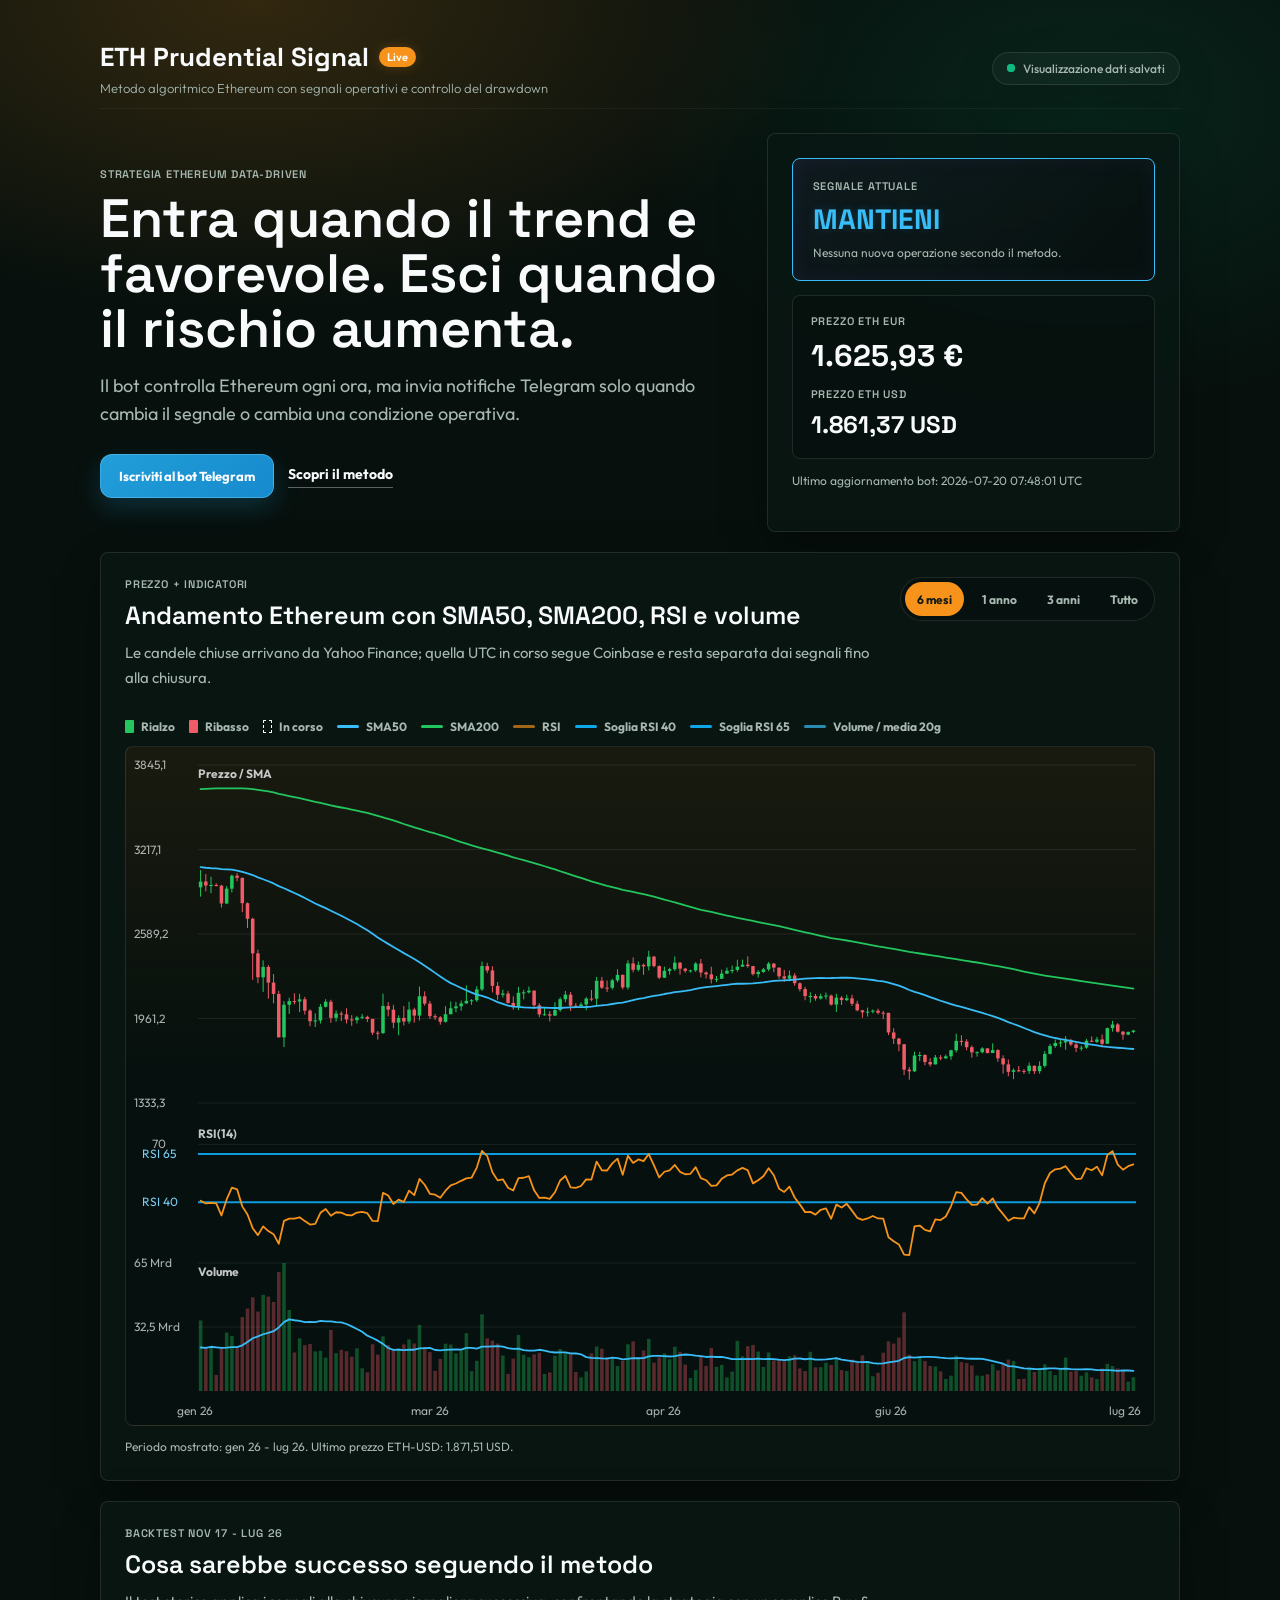
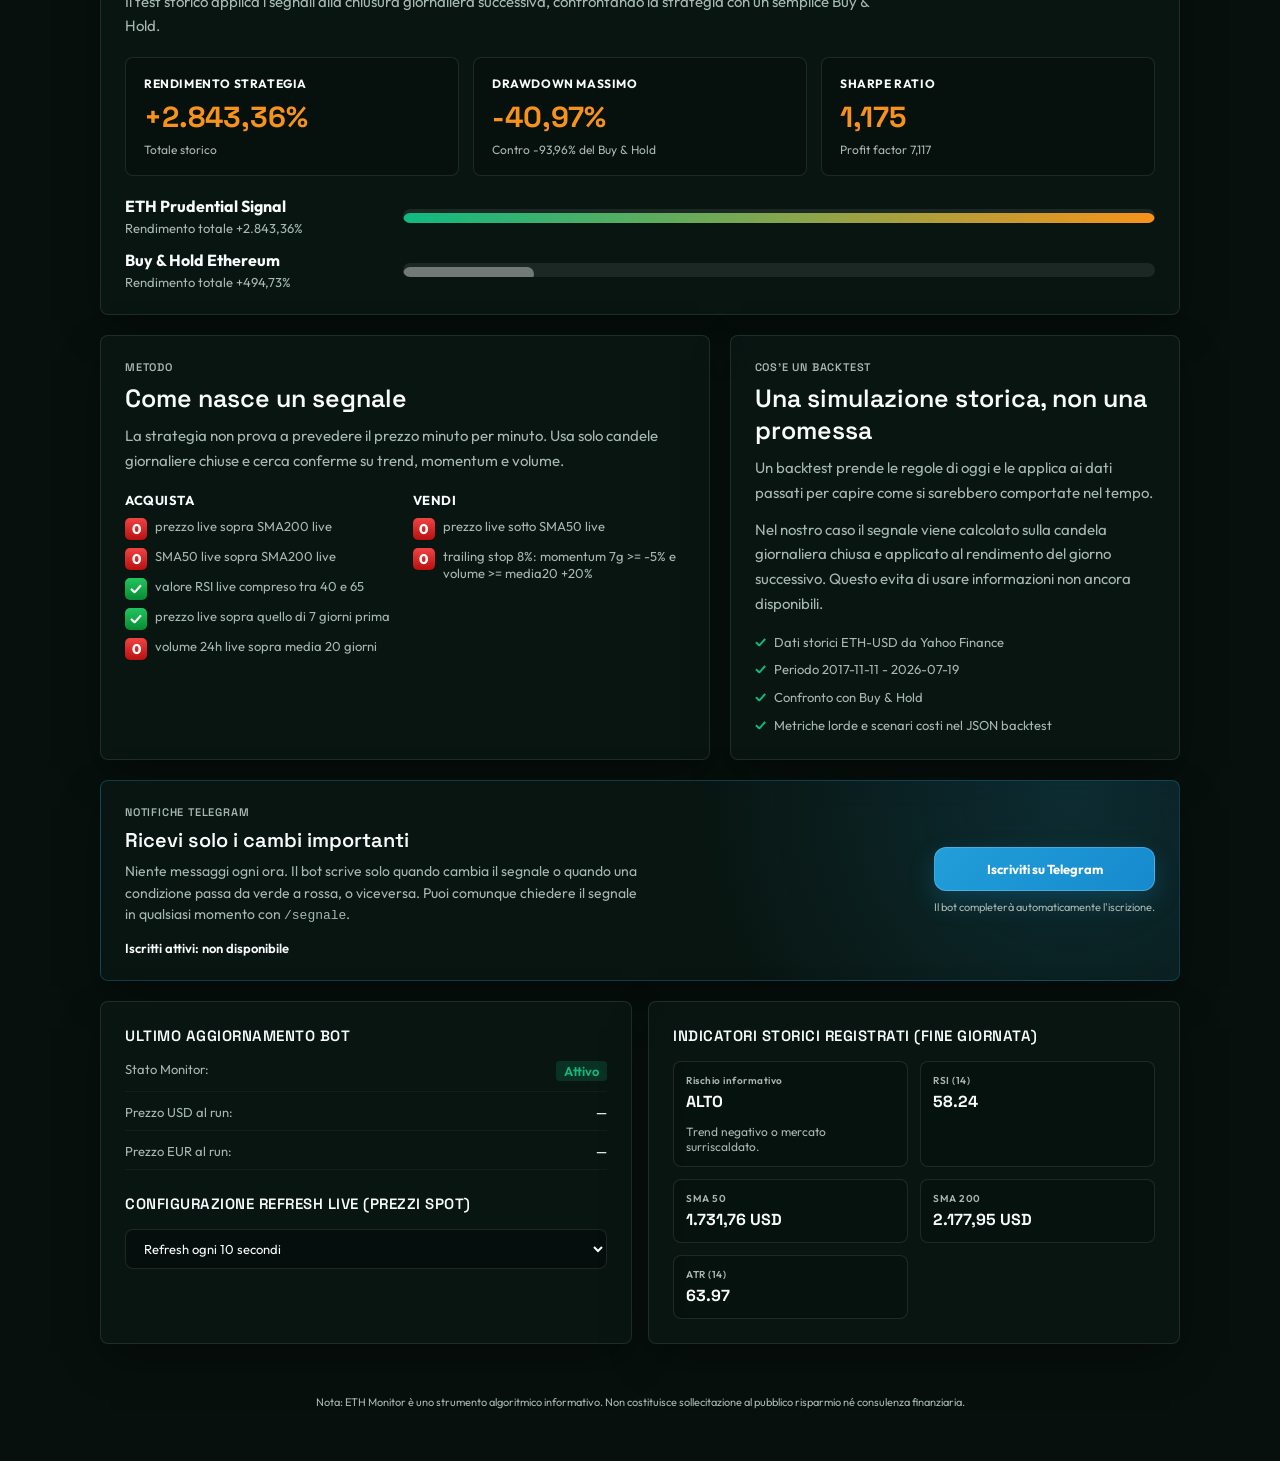
==== docs/index.html @ 337c82f9 "Aggiunge vista grafico a sei mesi" ====
<!doctype html>
<html lang="it">
  <head>
    <meta charset="utf-8" />
    <meta name="viewport" content="width=device-width,initial-scale=1" />
    <title>ETH Monitor — Dashboard</title>
    <link rel="icon" href="data:," />
    <!-- Google Fonts for premium typography -->
    <link rel="preconnect" href="https://fonts.googleapis.com">
    <link rel="preconnect" href="https://fonts.gstatic.com" crossorigin>
    <link href="https://fonts.googleapis.com/css2?family=Outfit:wght@300;400;600;700;800&family=Space+Grotesk:wght@400;500;700&display=swap" rel="stylesheet">
    <link rel="stylesheet" href="./style.css?v=9" />
  </head>
  <body>
    <main class="container">
      <header class="header">
        <div>
          <h1>ETH Prudential Signal <span class="badge">Live</span></h1>
          <p class="subtitle">Metodo algoritmico Ethereum con segnali operativi e controllo del drawdown</p>
        </div>
        <div class="status" id="status">
          <span class="dot" aria-hidden="true"></span>
          <span id="statusText">Caricamento...</span>
        </div>
      </header>

      <section class="hero">
        <div class="hero-copy">
          <div class="label">Strategia Ethereum data-driven</div>
          <h2>Entra quando il trend e favorevole. Esci quando il rischio aumenta.</h2>
          <p>
            Il bot controlla Ethereum ogni ora, ma invia notifiche Telegram solo
            quando cambia il segnale o cambia una condizione operativa.
          </p>
          <div class="hero-actions">
            <a
              class="telegram-button primary"
              href="https://t.me/ETH_Prudential_Signal_bot?start=iscrivimi"
              target="_blank"
              rel="noopener noreferrer"
            >
              Iscriviti al bot Telegram
            </a>
            <a class="ghost-link" href="#metodo">Scopri il metodo</a>
          </div>
        </div>

        <div class="live-panel card">
          <div class="metric highlight-card" id="signalCard">
            <div class="label">Segnale attuale</div>
            <div class="value" id="signalVal">—</div>
            <div class="hint" id="signalHint">In attesa dell'ultimo run...</div>
          </div>
          <div class="live-price-row">
            <div>
              <div class="label">Prezzo ETH EUR</div>
              <div class="value price-val" id="priceEUR">—</div>
            </div>
            <div>
              <div class="label">Prezzo ETH USD</div>
              <div class="value price-val compact" id="priceUSD">—</div>
            </div>
          </div>
          <div class="small-note">
            Ultimo aggiornamento bot: <span id="lastUpdate">—</span>
          </div>
        </div>
      </section>

      <section class="card chart-card" aria-labelledby="priceChartTitle">
        <div class="chart-header">
          <div class="section-heading compact-heading">
            <div class="label">Prezzo + indicatori</div>
            <h2 id="priceChartTitle">Andamento Ethereum con SMA50, SMA200, RSI e volume</h2>
            <p>
              Le candele chiuse arrivano da Yahoo Finance; quella UTC in corso
              segue Coinbase e resta separata dai segnali fino alla chiusura.
            </p>
          </div>
          <div class="chart-controls" aria-label="Periodo grafico">
            <button class="chart-range active" type="button" data-range="180">6 mesi</button>
            <button class="chart-range" type="button" data-range="365">1 anno</button>
            <button class="chart-range" type="button" data-range="1095">3 anni</button>
            <button class="chart-range" type="button" data-range="all">Tutto</button>
          </div>
        </div>
        <div class="chart-legend" aria-hidden="true">
          <span><i class="legend-candle-up"></i>Rialzo</span>
          <span><i class="legend-candle-down"></i>Ribasso</span>
          <span><i class="legend-candle-live"></i>In corso</span>
          <span><i class="legend-sma50"></i>SMA50</span>
          <span><i class="legend-sma200"></i>SMA200</span>
          <span><i class="legend-rsi"></i>RSI</span>
          <span><i class="legend-rsi-threshold"></i>Soglia RSI 40</span>
          <span><i class="legend-rsi-upper-threshold"></i>Soglia RSI 65</span>
          <span><i class="legend-volume"></i>Volume / media 20g</span>
        </div>
        <div class="chart-wrap">
          <canvas id="ethTrendChart" width="1040" height="680"></canvas>
          <div class="chart-loading" id="chartLoading">Caricamento grafico...</div>
        </div>
        <p class="chart-note" id="chartNote">
          Dati storici ETH-USD da Yahoo Finance; candela UTC corrente da Coinbase.
          Indicatori e segnali usano soltanto candele giornaliere chiuse.
        </p>
      </section>

      <section class="results card" aria-labelledby="resultsTitle">
        <div class="section-heading">
          <div class="label" id="backtestPeriod">Backtest periodo dati disponibile</div>
          <h2 id="resultsTitle">Cosa sarebbe successo seguendo il metodo</h2>
          <p>
            Il test storico applica i segnali alla chiusura giornaliera
            successiva, confrontando la strategia con un semplice Buy & Hold.
          </p>
        </div>

        <div class="stats-grid">
          <div class="stat-card">
            <span class="stat-label">Rendimento strategia</span>
            <strong id="strategyReturn">—</strong>
            <span>Totale storico</span>
          </div>
          <div class="stat-card">
            <span class="stat-label">Drawdown massimo</span>
            <strong id="strategyDrawdown">—</strong>
            <span id="buyHoldDrawdown">Contro — del Buy & Hold</span>
          </div>
          <div class="stat-card">
            <span class="stat-label">Sharpe ratio</span>
            <strong id="strategySharpe">—</strong>
            <span id="strategyProfitFactor">Profit factor —</span>
          </div>
        </div>

        <div class="comparison">
          <div class="comparison-row">
            <div>
              <strong>ETH Prudential Signal</strong>
              <span id="strategyComparisonReturn">Rendimento totale —</span>
            </div>
            <div class="bar"><span id="strategyComparisonBar" style="width: 100%"></span></div>
          </div>
          <div class="comparison-row muted-row">
            <div>
              <strong>Buy & Hold Ethereum</strong>
              <span id="buyHoldComparisonReturn">Rendimento totale —</span>
            </div>
            <div class="bar"><span id="buyHoldComparisonBar" style="width: 0%"></span></div>
          </div>
        </div>
      </section>

      <section class="explainer-grid" id="metodo">
        <article class="card method-card">
          <div class="label">Metodo</div>
          <h2>Come nasce un segnale</h2>
          <p>
            La strategia non prova a prevedere il prezzo minuto per minuto.
            Usa solo candele giornaliere chiuse e cerca conferme su trend,
            momentum e volume.
          </p>
          <div class="condition-columns">
            <div>
              <h3>ACQUISTA</h3>
              <ol id="buyConditions">
                <li>Prezzo sopra SMA200</li>
                <li>SMA50 sopra SMA200</li>
                <li>Valore RSI compreso tra 40 e 65</li>
                <li>Prezzo sopra quello di 7 giorni prima</li>
                <li>Volume sopra media 20 giorni</li>
              </ol>
            </div>
            <div>
              <h3>VENDI</h3>
              <ol id="sellConditions">
                <li>Prezzo sotto SMA50</li>
                <li>Trailing stop 8%: momentum 7g >= -5% e volume >= media20 +20%</li>
              </ol>
            </div>
          </div>
        </article>

        <article class="card backtest-card">
          <div class="label">Cos'e un backtest</div>
          <h2>Una simulazione storica, non una promessa</h2>
          <p>
            Un backtest prende le regole di oggi e le applica ai dati passati
            per capire come si sarebbero comportate nel tempo.
          </p>
          <p>
            Nel nostro caso il segnale viene calcolato sulla candela giornaliera
            chiusa e applicato al rendimento del giorno successivo. Questo evita
            di usare informazioni non ancora disponibili.
          </p>
          <ul class="check-list">
            <li>Dati storici ETH-USD da Yahoo Finance</li>
            <li id="backtestPeriodItem">Periodo dati disponibile</li>
            <li>Confronto con Buy & Hold</li>
            <li>Metriche lorde e scenari costi nel JSON backtest</li>
          </ul>
        </article>
      </section>

      <section class="card telegram-card" aria-labelledby="telegramTitle">
        <div class="telegram-content">
          <div>
            <div class="label">Notifiche Telegram</div>
            <h2 id="telegramTitle">Ricevi solo i cambi importanti</h2>
            <p class="telegram-description">
              Niente messaggi ogni ora. Il bot scrive solo quando cambia il
              segnale o quando una condizione passa da verde a rossa, o viceversa.
              Puoi comunque chiedere il segnale in qualsiasi momento con
              <span class="mono">/segnale</span>.
            </p>
            <p class="telegram-count" id="subscriberCount" aria-live="polite">
              Iscritti attivi: caricamento...
            </p>
          </div>
          <div class="telegram-action">
            <a
              class="telegram-button"
              href="https://t.me/ETH_Prudential_Signal_bot?start=iscrivimi"
              target="_blank"
              rel="noopener noreferrer"
            >
              Iscriviti su Telegram
            </a>
            <span>Il bot completerà automaticamente l'iscrizione.</span>
          </div>
        </div>
      </section>

      <!-- Detailed Info & Controls -->
      <div class="grid-2">
        <section class="card technical-info">
          <h2>Ultimo Aggiornamento Bot</h2>
          <div class="update-info">
            <div class="info-row">
              <span class="info-lbl">Stato Monitor:</span>
              <span class="info-val" id="monitorStatus">Attivo</span>
            </div>
            <div class="info-row">
              <span class="info-lbl">Prezzo USD al run:</span>
              <span class="info-val" id="priceUSDHint">—</span>
            </div>
            <div class="info-row">
              <span class="info-lbl">Prezzo EUR al run:</span>
              <span class="info-val" id="priceEURHint">—</span>
            </div>
          </div>

          <h2 style="margin-top: 24px;">Configurazione Refresh Live (Prezzi Spot)</h2>
          <div class="row">
            <select id="refreshSelect" class="select" aria-label="Intervallo refresh">
              <option value="5000">Refresh ogni 5 secondi</option>
              <option value="10000" selected>Refresh ogni 10 secondi</option>
              <option value="30000">Refresh ogni 30 secondi</option>
              <option value="60000">Refresh ogni 60 secondi</option>
            </select>
          </div>
        </section>

        <!-- Technical Analysis / Indicators Summary -->
        <section class="card technical-details">
          <h2>Indicatori Storici Registrati (Fine Giornata)</h2>
          <div class="indicator-grid">
            <div class="ind-box" id="riskCard">
              <span class="ind-lbl">Rischio informativo</span>
              <span class="ind-val" id="riskVal">—</span>
              <span class="hint" id="riskHint">Calcolato sugli indicatori</span>
            </div>
            <div class="ind-box">
              <span class="ind-lbl">RSI (14)</span>
              <span class="ind-val" id="rsiVal">—</span>
            </div>
            <div class="ind-box">
              <span class="ind-lbl">SMA 50</span>
              <span class="ind-val" id="sma50Val">—</span>
            </div>
            <div class="ind-box">
              <span class="ind-lbl">SMA 200</span>
              <span class="ind-val" id="sma200Val">—</span>
            </div>
            <div class="ind-box">
              <span class="ind-lbl">ATR (14)</span>
              <span class="ind-val" id="atrVal">—</span>
            </div>
          </div>
        </section>
      </div>

      <!-- Status helper in case docs/live-status.json has not been generated yet -->
      <section class="card cors-helper" id="corsHelper" style="display: none; margin-top: 18px;">
        <h3>💡 Dati in caricamento</h3>
        <p>
          Il file <span class="mono">live-status.json</span> non è ancora disponibile. Verrà aggiornato automaticamente dal workflow GitHub Actions dopo il prossimo run.
        </p>
      </section>

      <footer>
        <p class="footnote">
          Nota: ETH Monitor è uno strumento algoritmico informativo. Non costituisce sollecitazione al pubblico risparmio né consulenza finanziaria.
        </p>
      </footer>
    </main>

    <script src="./app.js?v=11"></script>
  </body>
</html>
---- docs/style.css ----
:root {
  --bg: #07100d;
  --card: rgba(10, 24, 20, 0.78);
  --card-border: rgba(255, 255, 255, 0.1);
  --text: #f8fafc;
  --muted: #a7b8b0;
  --accent: #f7931a;
  --accent-glow: rgba(247, 147, 26, 0.22);
  
  /* Harmonious Tailored HSL Colors */
  --good: #10b981;        /* Emerald */
  --good-glow: rgba(16, 185, 129, 0.18);
  
  --warning: #f59e0b;     /* Amber */
  --warning-glow: rgba(245, 158, 11, 0.18);
  
  --bad: #ef4444;         /* Coral Red */
  --bad-glow: rgba(239, 68, 68, 0.18);
  
  --hold: #38bdf8;        /* Sky */
  --hold-glow: rgba(56, 189, 248, 0.18);
  
  --shadow: 0 16px 40px -10px rgba(0, 0, 0, 0.5);
  --radius-lg: 8px;
  --radius-md: 8px;
}

* {
  box-sizing: border-box;
  transition: all 0.25s cubic-bezier(0.4, 0, 0.2, 1);
}

html, body {
  height: 100%;
  margin: 0;
}

body {
  font-family: 'Outfit', sans-serif;
  color: var(--text);
  background:
    radial-gradient(1000px 540px at 20% 0%, rgba(247, 147, 26, 0.18), transparent 58%),
    radial-gradient(900px 600px at 85% 12%, rgba(16, 185, 129, 0.12), transparent 50%),
    var(--bg);
  background-attachment: fixed;
  overflow-x: hidden;
}

.container {
  max-width: 1120px;
  margin: 40px auto;
  padding: 0 20px 40px;
}

/* Header & Status Indicator */
.header {
  display: flex;
  align-items: center;
  justify-content: space-between;
  gap: 20px;
  margin-bottom: 24px;
  padding-bottom: 12px;
  border-bottom: 1px solid rgba(255, 255, 255, 0.05);
}

h1 {
  font-family: 'Space Grotesk', sans-serif;
  font-weight: 700;
  font-size: 26px;
  margin: 0;
  letter-spacing: 0;
  display: flex;
  align-items: center;
  gap: 10px;
}

.badge {
  font-size: 11px;
  font-family: 'Outfit', sans-serif;
  background: var(--accent);
  color: #fff;
  padding: 3px 8px;
  border-radius: 999px;
  font-weight: 600;
  box-shadow: 0 0 12px var(--accent-glow);
}

.subtitle {
  margin: 6px 0 0;
  color: var(--muted);
  font-size: 13px;
  font-weight: 300;
}

.status {
  display: flex;
  align-items: center;
  gap: 8px;
  padding: 8px 14px;
  border-radius: 999px;
  border: 1px solid var(--card-border);
  background: rgba(255, 255, 255, 0.03);
  backdrop-filter: blur(12px);
  box-shadow: var(--shadow);
  font-size: 12px;
  font-weight: 500;
  color: var(--muted);
}

.dot {
  width: 8px;
  height: 8px;
  border-radius: 50%;
  background: var(--muted);
  position: relative;
}

.dot::after {
  content: '';
  position: absolute;
  top: 0; left: 0; right: 0; bottom: 0;
  border-radius: 50%;
  animation: pulse 2s infinite;
}

@keyframes pulse {
  0% { transform: scale(1); opacity: 1; }
  100% { transform: scale(2.8); opacity: 0; }
}

.dot.ok { background: var(--good); }
.dot.ok::after { background: var(--good); }
.dot.err { background: var(--bad); }
.dot.err::after { background: var(--bad); }
.dot.loading { background: var(--accent); }
.dot.loading::after { background: var(--accent); }

/* Premium Glassmorphic Cards */
.card {
  border: 1px solid var(--card-border);
  background: var(--card);
  backdrop-filter: blur(16px);
  border-radius: var(--radius-lg);
  padding: 24px;
  box-shadow: var(--shadow);
  margin-bottom: 20px;
}

.card:hover {
  border-color: rgba(255, 255, 255, 0.12);
  box-shadow: 0 20px 48px -10px rgba(0, 0, 0, 0.6);
  transform: translateY(-2px);
}

.hero {
  display: grid;
  grid-template-columns: minmax(0, 1.22fr) minmax(340px, 0.78fr);
  gap: 20px;
  align-items: stretch;
  margin-bottom: 20px;
}

.hero-copy {
  padding: 34px 0;
}

.hero-copy h2 {
  max-width: 760px;
  margin: 10px 0 16px;
  font-size: 54px;
  line-height: 1.02;
  letter-spacing: 0;
  text-transform: none;
}

.hero-copy p {
  max-width: 640px;
  margin: 0;
  color: var(--muted);
  font-size: 18px;
  line-height: 1.55;
}

.hero-actions {
  display: flex;
  align-items: center;
  flex-wrap: wrap;
  gap: 14px;
  margin-top: 26px;
}

.ghost-link {
  color: var(--text);
  font-size: 14px;
  font-weight: 700;
  text-decoration: none;
  border-bottom: 1px solid rgba(255, 255, 255, 0.35);
  padding-bottom: 4px;
}

.live-panel {
  display: flex;
  flex-direction: column;
  gap: 14px;
  margin-bottom: 0;
}

.live-price-row {
  display: grid;
  grid-template-columns: 1fr;
  gap: 12px;
  padding: 18px;
  border: 1px solid var(--card-border);
  border-radius: var(--radius-md);
  background: rgba(0, 0, 0, 0.18);
}

.small-note {
  color: var(--muted);
  font-size: 12px;
  line-height: 1.4;
}

/* Grids layout */
.grid {
  display: grid;
  grid-template-columns: repeat(2, minmax(0, 1fr));
  gap: 16px;
}

.grid-2 {
  display: grid;
  grid-template-columns: repeat(2, minmax(0, 1fr));
  gap: 16px;
  margin-bottom: 20px;
}

.metric {
  padding: 20px;
  border: 1px solid var(--card-border);
  border-radius: var(--radius-md);
  background: rgba(0, 0, 0, 0.2);
  position: relative;
  overflow: hidden;
}

.label {
  color: var(--muted);
  font-size: 11px;
  font-weight: 600;
  letter-spacing: 0.8px;
  text-transform: uppercase;
  font-family: 'Space Grotesk', sans-serif;
}

.value {
  margin-top: 8px;
  font-size: 28px;
  font-weight: 700;
  font-family: 'Space Grotesk', sans-serif;
}

.price-val {
  font-size: 30px;
  font-family: 'Space Grotesk', sans-serif;
  letter-spacing: 0;
}

.price-val.compact {
  font-size: 24px;
}

.section-heading {
  max-width: 760px;
  margin-bottom: 18px;
}

.compact-heading {
  margin-bottom: 0;
}

.section-heading h2,
.method-card h2,
.backtest-card h2 {
  margin: 8px 0 10px;
  font-size: 25px;
  letter-spacing: 0;
  text-transform: none;
}

.section-heading p,
.method-card p,
.backtest-card p {
  color: var(--muted);
  font-size: 15px;
  line-height: 1.65;
  margin: 0 0 12px;
}

.stats-grid {
  display: grid;
  grid-template-columns: repeat(3, minmax(0, 1fr));
  gap: 14px;
}

.stat-card {
  padding: 18px;
  border: 1px solid var(--card-border);
  border-radius: var(--radius-md);
  background: rgba(0, 0, 0, 0.22);
}

.stat-card strong {
  display: block;
  margin: 7px 0;
  color: var(--accent);
  font-family: 'Space Grotesk', sans-serif;
  font-size: 29px;
  letter-spacing: 0;
}

.stat-card span {
  display: block;
  color: var(--muted);
  font-size: 12px;
}

.stat-label {
  color: var(--text) !important;
  font-weight: 700;
  text-transform: uppercase;
  letter-spacing: 0.6px;
}

.comparison {
  display: grid;
  gap: 14px;
  margin-top: 20px;
}

.comparison-row {
  display: grid;
  grid-template-columns: 260px minmax(0, 1fr);
  gap: 18px;
  align-items: center;
}

.comparison-row strong,
.comparison-row span {
  display: block;
}

.comparison-row span {
  margin-top: 4px;
  color: var(--muted);
  font-size: 13px;
}

.bar {
  height: 14px;
  overflow: hidden;
  border-radius: 999px;
  background: rgba(255, 255, 255, 0.08);
}

.bar span {
  display: block;
  height: 100%;
  border-radius: inherit;
  background: linear-gradient(90deg, var(--good), var(--accent));
}

.muted-row .bar span {
  background: rgba(255, 255, 255, 0.38);
}

.chart-card {
  overflow: hidden;
}

.chart-header {
  display: flex;
  align-items: flex-start;
  justify-content: space-between;
  gap: 18px;
  margin-bottom: 16px;
}

.chart-controls {
  display: inline-flex;
  gap: 6px;
  padding: 4px;
  border: 1px solid var(--card-border);
  border-radius: 999px;
  background: rgba(0, 0, 0, 0.18);
  white-space: nowrap;
}

.chart-range {
  min-height: 34px;
  padding: 7px 12px;
  border: 0;
  border-radius: 999px;
  color: var(--muted);
  background: transparent;
  font-family: 'Outfit', sans-serif;
  font-size: 12px;
  font-weight: 700;
  cursor: pointer;
}

.chart-range:hover,
.chart-range.active {
  color: #121a14;
  background: var(--accent);
}

.chart-legend {
  display: flex;
  flex-wrap: wrap;
  gap: 14px;
  margin-bottom: 12px;
  color: var(--muted);
  font-size: 12px;
  font-weight: 700;
}

.chart-legend span {
  display: inline-flex;
  align-items: center;
  gap: 7px;
}

.chart-legend i {
  width: 22px;
  height: 3px;
  border-radius: 999px;
}

.chart-legend .legend-candle-up,
.chart-legend .legend-candle-down,
.chart-legend .legend-candle-live {
  width: 9px;
  height: 13px;
  border-radius: 1px;
}
.legend-candle-up { background: #22c55e; }
.legend-candle-down { background: #ef5b66; }
.legend-candle-live {
  border: 1px dashed #f8fafc;
  background: transparent;
}
.legend-sma50 { background: #38bdf8; }
.legend-sma200 { background: #22c55e; }
.legend-rsi { background: #f7931a; opacity: 0.65; }
.legend-rsi-threshold {
  background: #0ea5e9;
}
.legend-rsi-upper-threshold {
  background: #0ea5e9;
}
.legend-volume { background: #38bdf8; opacity: 0.7; }

.chart-wrap {
  position: relative;
  width: 100%;
  min-height: 520px;
  border: 1px solid var(--card-border);
  border-radius: var(--radius-md);
  background:
    linear-gradient(180deg, rgba(247, 147, 26, 0.08), transparent 48%),
    rgba(0, 0, 0, 0.2);
  overflow: hidden;
}

#ethTrendChart {
  display: block;
  width: 100%;
  min-height: 520px;
}

.chart-loading {
  position: absolute;
  inset: 0;
  display: grid;
  place-items: center;
  color: var(--muted);
  font-size: 13px;
  background: rgba(7, 16, 13, 0.68);
}

.chart-note {
  margin: 12px 0 0;
  color: var(--muted);
  font-size: 12px;
  line-height: 1.5;
}

.explainer-grid {
  display: grid;
  grid-template-columns: minmax(0, 1.15fr) minmax(320px, 0.85fr);
  gap: 20px;
}

.condition-columns {
  display: grid;
  grid-template-columns: 1fr 1fr;
  gap: 16px;
  margin-top: 18px;
}

.condition-columns h3 {
  margin: 0 0 10px;
  font-size: 13px;
  letter-spacing: 0.5px;
}

.condition-columns ol {
  margin: 0;
  padding: 0;
  list-style: none;
  display: grid;
  gap: 8px;
}

.condition-columns li {
  display: flex;
  gap: 8px;
  align-items: flex-start;
  color: var(--muted);
  font-size: 13px;
  line-height: 1.35;
}

.condition-columns li::before {
  content: counter(list-item) ".";
  min-width: 18px;
  color: var(--text);
  font-weight: 700;
}

.condition-columns li.passed::before,
.condition-columns li.failed::before {
  content: "";
  display: none;
}

.condition-flag {
  display: inline-flex;
  align-items: center;
  justify-content: center;
  flex: 0 0 22px;
  width: 22px;
  height: 22px;
  border-radius: 5px;
  color: #fff;
  font-size: 14px;
  font-weight: 800;
  line-height: 1;
}

.passed .condition-flag {
  background: linear-gradient(180deg, #22c55e, #078b33);
}

.failed .condition-flag {
  background: linear-gradient(180deg, #f04444, #b90f0f);
}

.check-list {
  margin: 16px 0 0;
  padding: 0;
  list-style: none;
  display: grid;
  gap: 9px;
}

.check-list li {
  color: var(--muted);
  font-size: 13px;
  line-height: 1.45;
}

.check-list li::before {
  content: "✓";
  margin-right: 8px;
  color: var(--good);
  font-weight: 800;
}

.hint {
  margin-top: 8px;
  font-size: 12px;
  color: var(--muted);
}

.telegram-card {
  border-color: rgba(41, 182, 246, 0.24);
  background:
    radial-gradient(circle at 90% 10%, rgba(41, 182, 246, 0.14), transparent 38%),
    var(--card);
}

.telegram-content {
  display: flex;
  align-items: center;
  justify-content: space-between;
  gap: 24px;
}

.telegram-card h2 {
  margin: 8px 0 8px;
  font-size: 20px;
  text-transform: none;
  letter-spacing: 0;
}

.telegram-description {
  max-width: 520px;
  margin: 0;
  color: var(--muted);
  font-size: 14px;
  line-height: 1.55;
}

.telegram-count {
  margin: 14px 0 0;
  color: var(--text);
  font-size: 13px;
  font-weight: 600;
}

.telegram-action {
  min-width: 210px;
  display: flex;
  flex-direction: column;
  align-items: stretch;
  gap: 9px;
  text-align: center;
}

.telegram-action span {
  color: var(--muted);
  font-size: 11px;
  line-height: 1.35;
}

.telegram-button {
  display: inline-flex;
  align-items: center;
  justify-content: center;
  min-height: 44px;
  padding: 11px 18px;
  border: 1px solid rgba(125, 211, 252, 0.4);
  border-radius: 12px;
  color: #fff;
  background: linear-gradient(135deg, #229ed9, #168acd);
  box-shadow: 0 10px 26px rgba(34, 158, 217, 0.22);
  font-size: 13px;
  font-weight: 700;
  text-decoration: none;
}

.telegram-button:hover {
  transform: translateY(-1px);
  box-shadow: 0 14px 30px rgba(34, 158, 217, 0.3);
}

.mono {
  font-family: ui-monospace, SFMono-Regular, Menlo, Monaco, Consolas, monospace;
  font-size: 13px;
}

/* Dynamic State Colors for Signals and Risks */
.signal-buy {
  border-color: var(--good);
  background: linear-gradient(135deg, rgba(16, 185, 129, 0.05), rgba(0, 0, 0, 0.3));
  box-shadow: inset 0 0 20px rgba(16, 185, 129, 0.08);
}
.signal-buy .value { color: var(--good); text-shadow: 0 0 10px var(--good-glow); }

.signal-hold {
  border-color: var(--hold);
  background: linear-gradient(135deg, rgba(139, 92, 246, 0.05), rgba(0, 0, 0, 0.3));
  box-shadow: inset 0 0 20px rgba(139, 92, 246, 0.08);
}
.signal-hold .value { color: var(--hold); text-shadow: 0 0 10px var(--hold-glow); }

.signal-sell {
  border-color: var(--bad);
  background: linear-gradient(135deg, rgba(239, 68, 68, 0.05), rgba(0, 0, 0, 0.3));
  box-shadow: inset 0 0 20px rgba(239, 68, 68, 0.08);
}
.signal-sell .value { color: var(--bad); text-shadow: 0 0 10px var(--bad-glow); }

/* Risk cards */
.risk-low {
  border-color: var(--good);
}
.risk-low .value { color: var(--good); }

.risk-medium {
  border-color: var(--warning);
}
.risk-medium .value { color: var(--warning); }

.risk-high {
  border-color: var(--bad);
}
.risk-high .value { color: var(--bad); }

/* Technical details grid */
h2 {
  font-family: 'Space Grotesk', sans-serif;
  font-size: 15px;
  font-weight: 600;
  text-transform: uppercase;
  letter-spacing: 0.5px;
  margin: 0 0 16px;
  color: var(--text);
}

.update-info {
  display: flex;
  flex-direction: column;
  gap: 12px;
}

.info-row {
  display: flex;
  justify-content: space-between;
  padding-bottom: 10px;
  border-bottom: 1px solid rgba(255, 255, 255, 0.04);
}

.info-lbl {
  color: var(--muted);
  font-size: 13px;
}

.info-val {
  font-weight: 500;
  font-size: 13px;
}

.monitor-active {
  color: var(--good);
  font-weight: 600;
  background: var(--good-glow);
  padding: 2px 8px;
  border-radius: 4px;
}

.select {
  width: 100%;
  padding: 10px 14px;
  border-radius: var(--radius-md);
  border: 1px solid var(--card-border);
  background: rgba(0, 0, 0, 0.3);
  color: var(--text);
  font-family: 'Outfit', sans-serif;
  font-size: 13px;
  cursor: pointer;
  outline: none;
}
.select:hover {
  border-color: rgba(255, 255, 255, 0.2);
}

.indicator-grid {
  display: grid;
  grid-template-columns: repeat(2, 1fr);
  gap: 12px;
}

.ind-box {
  padding: 12px;
  border: 1px solid var(--card-border);
  border-radius: var(--radius-md);
  background: rgba(0, 0, 0, 0.15);
  display: flex;
  flex-direction: column;
  gap: 4px;
}

.ind-lbl {
  color: var(--muted);
  font-size: 10px;
  font-weight: 600;
  letter-spacing: 0.5px;
}

.ind-val {
  font-size: 16px;
  font-weight: 700;
  color: var(--text);
  font-family: 'Space Grotesk', sans-serif;
}

/* CORS alert box */
.cors-helper {
  background: linear-gradient(135deg, rgba(245, 158, 11, 0.05), rgba(0, 0, 0, 0.4));
  border-color: rgba(245, 158, 11, 0.3);
  padding: 18px 24px;
}
.cors-helper h3 {
  margin: 0 0 8px;
  font-size: 14px;
  color: var(--warning);
}
.cors-helper p {
  font-size: 12px;
  line-height: 1.6;
  color: var(--muted);
  margin: 0 0 10px;
}
.cors-helper pre {
  background: #000;
  padding: 8px 12px;
  border-radius: 6px;
  color: #fff;
  font-family: monospace;
  font-size: 11px;
  margin: 0;
  display: inline-block;
}

footer {
  margin-top: 30px;
  text-align: center;
}

.footnote {
  font-size: 11px;
  color: var(--muted);
  line-height: 1.5;
}

/* Responsive details */
@media (max-width: 768px) {
  .container {
    margin-top: 24px;
  }
  .header {
    flex-direction: column;
    align-items: flex-start;
    gap: 12px;
  }
  .grid, .grid-2 {
    grid-template-columns: 1fr;
  }
  .hero,
  .explainer-grid,
  .stats-grid,
  .comparison-row,
  .condition-columns,
  .chart-header {
    grid-template-columns: 1fr;
  }
  .chart-header {
    display: grid;
  }
  .chart-controls {
    justify-self: start;
    max-width: 100%;
    overflow-x: auto;
  }
  .hero-copy {
    padding: 14px 0 4px;
  }
  .hero-copy h2 {
    font-size: 36px;
  }
  .telegram-content {
    align-items: stretch;
    flex-direction: column;
  }
  .telegram-action {
    min-width: 0;
  }
}
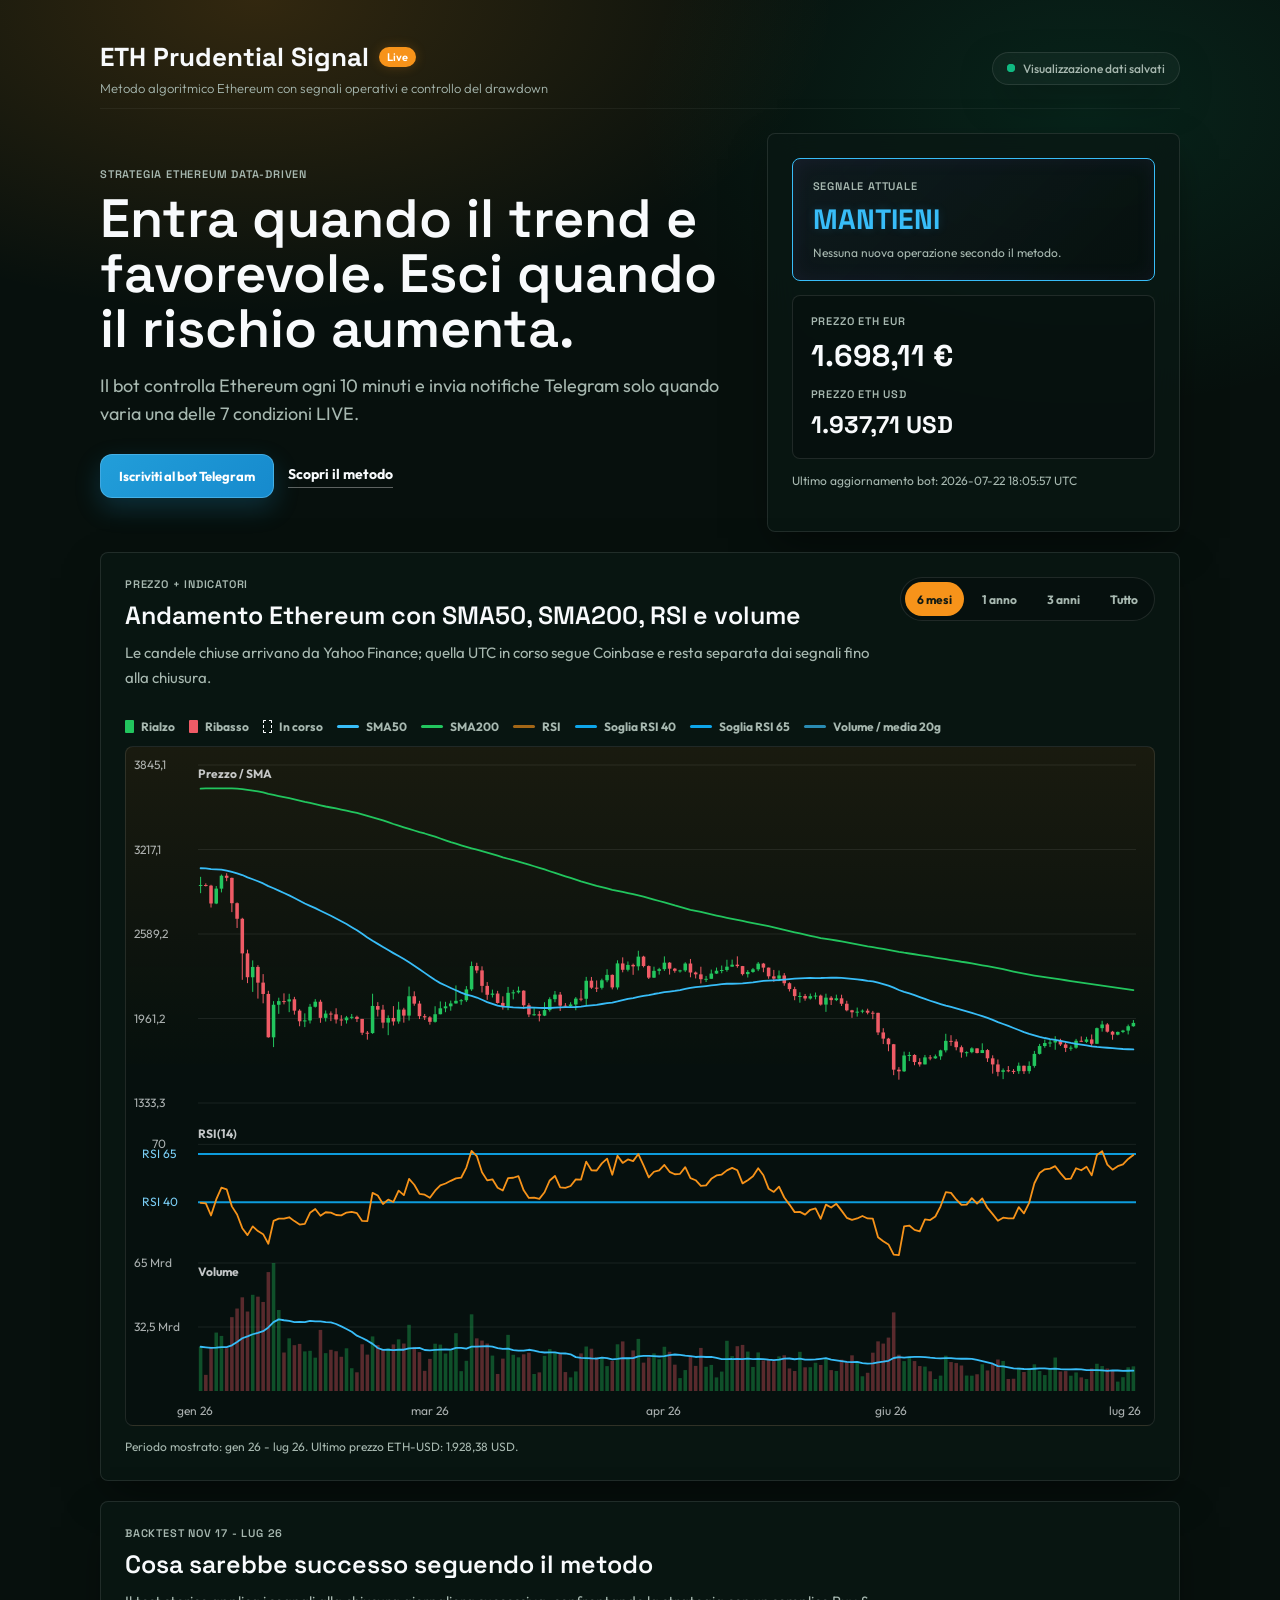
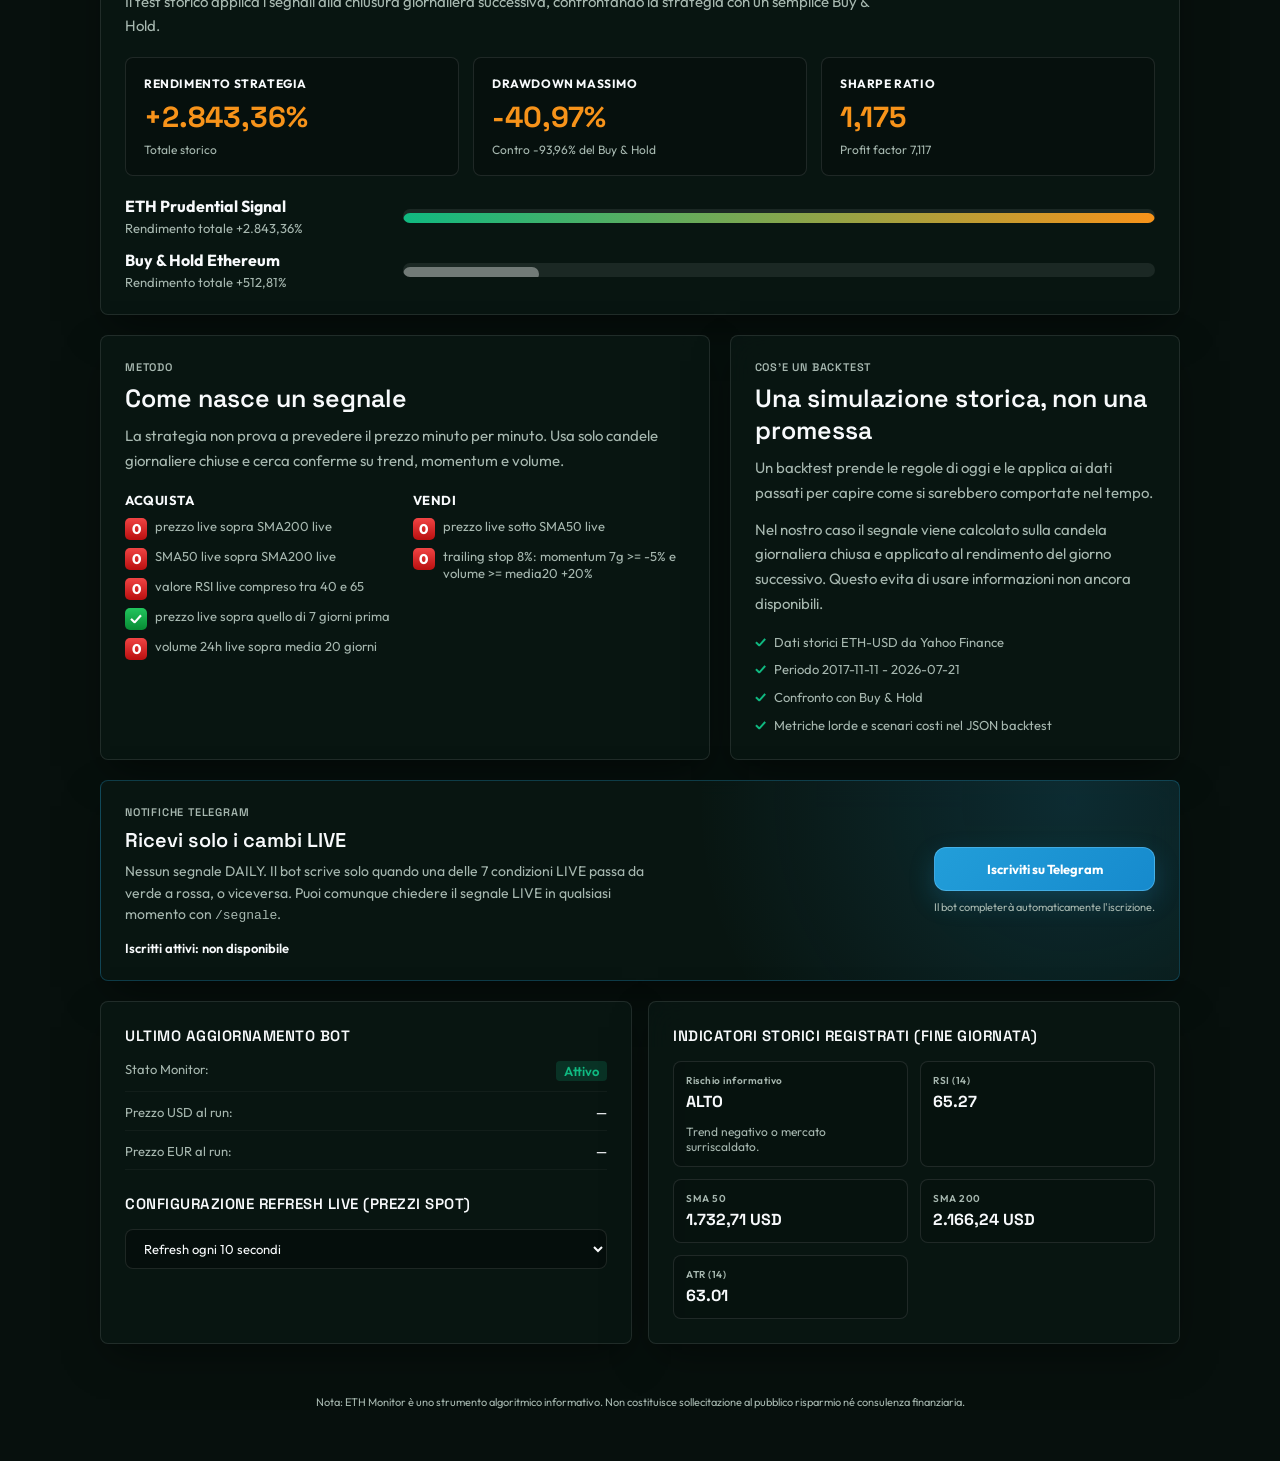
==== commit c2aa399a: "Invia su Telegram solo segnali LIVE" ====
--- a/docs/index.html
+++ b/docs/index.html
@@ -29,8 +29,8 @@
           <div class="label">Strategia Ethereum data-driven</div>
           <h2>Entra quando il trend e favorevole. Esci quando il rischio aumenta.</h2>
           <p>
-            Il bot controlla Ethereum ogni ora, ma invia notifiche Telegram solo
-            quando cambia il segnale o cambia una condizione operativa.
+            Il bot controlla Ethereum ogni 10 minuti e invia notifiche Telegram
+            solo quando varia una delle 7 condizioni LIVE.
           </p>
           <div class="hero-actions">
             <a
@@ -206,11 +206,11 @@
         <div class="telegram-content">
           <div>
             <div class="label">Notifiche Telegram</div>
-            <h2 id="telegramTitle">Ricevi solo i cambi importanti</h2>
+            <h2 id="telegramTitle">Ricevi solo i cambi LIVE</h2>
             <p class="telegram-description">
-              Niente messaggi ogni ora. Il bot scrive solo quando cambia il
-              segnale o quando una condizione passa da verde a rossa, o viceversa.
-              Puoi comunque chiedere il segnale in qualsiasi momento con
+              Nessun segnale DAILY. Il bot scrive solo quando una delle 7
+              condizioni LIVE passa da verde a rossa, o viceversa. Puoi
+              comunque chiedere il segnale LIVE in qualsiasi momento con
               <span class="mono">/segnale</span>.
             </p>
             <p class="telegram-count" id="subscriberCount" aria-live="polite">
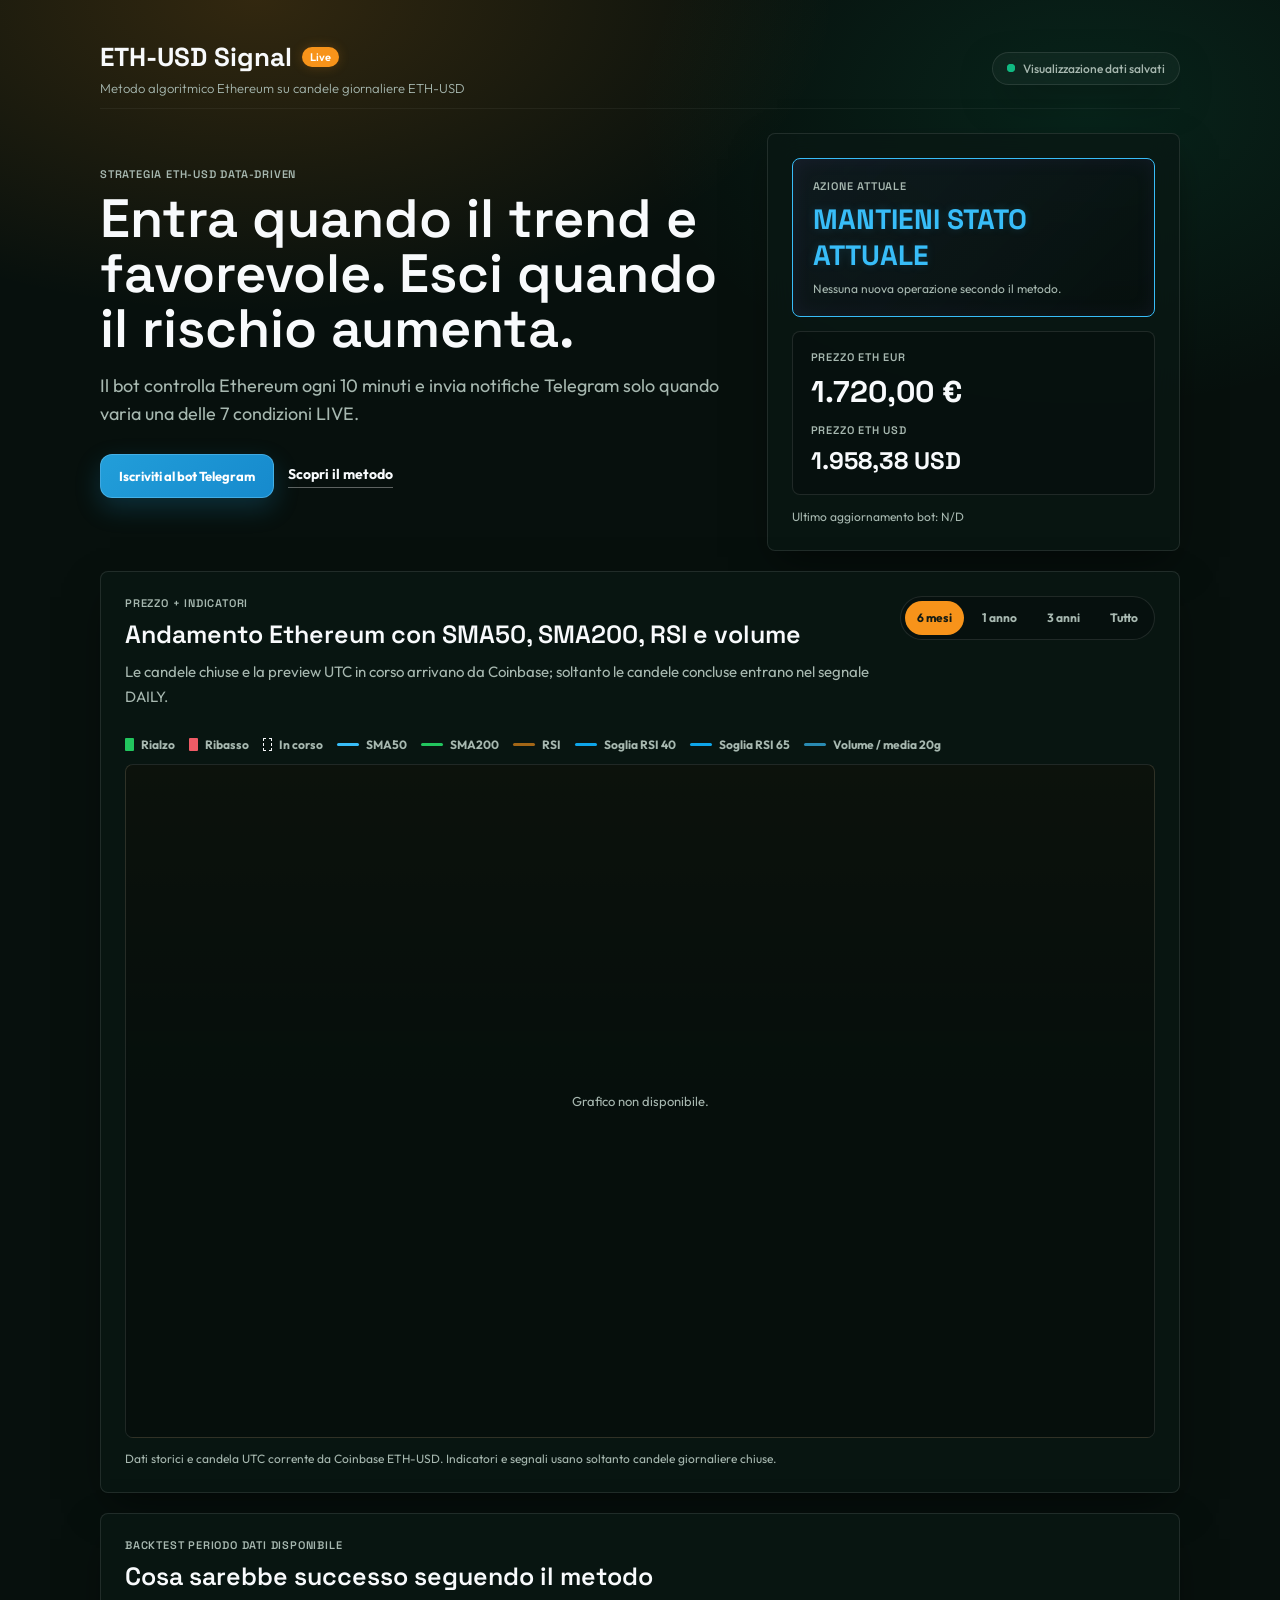
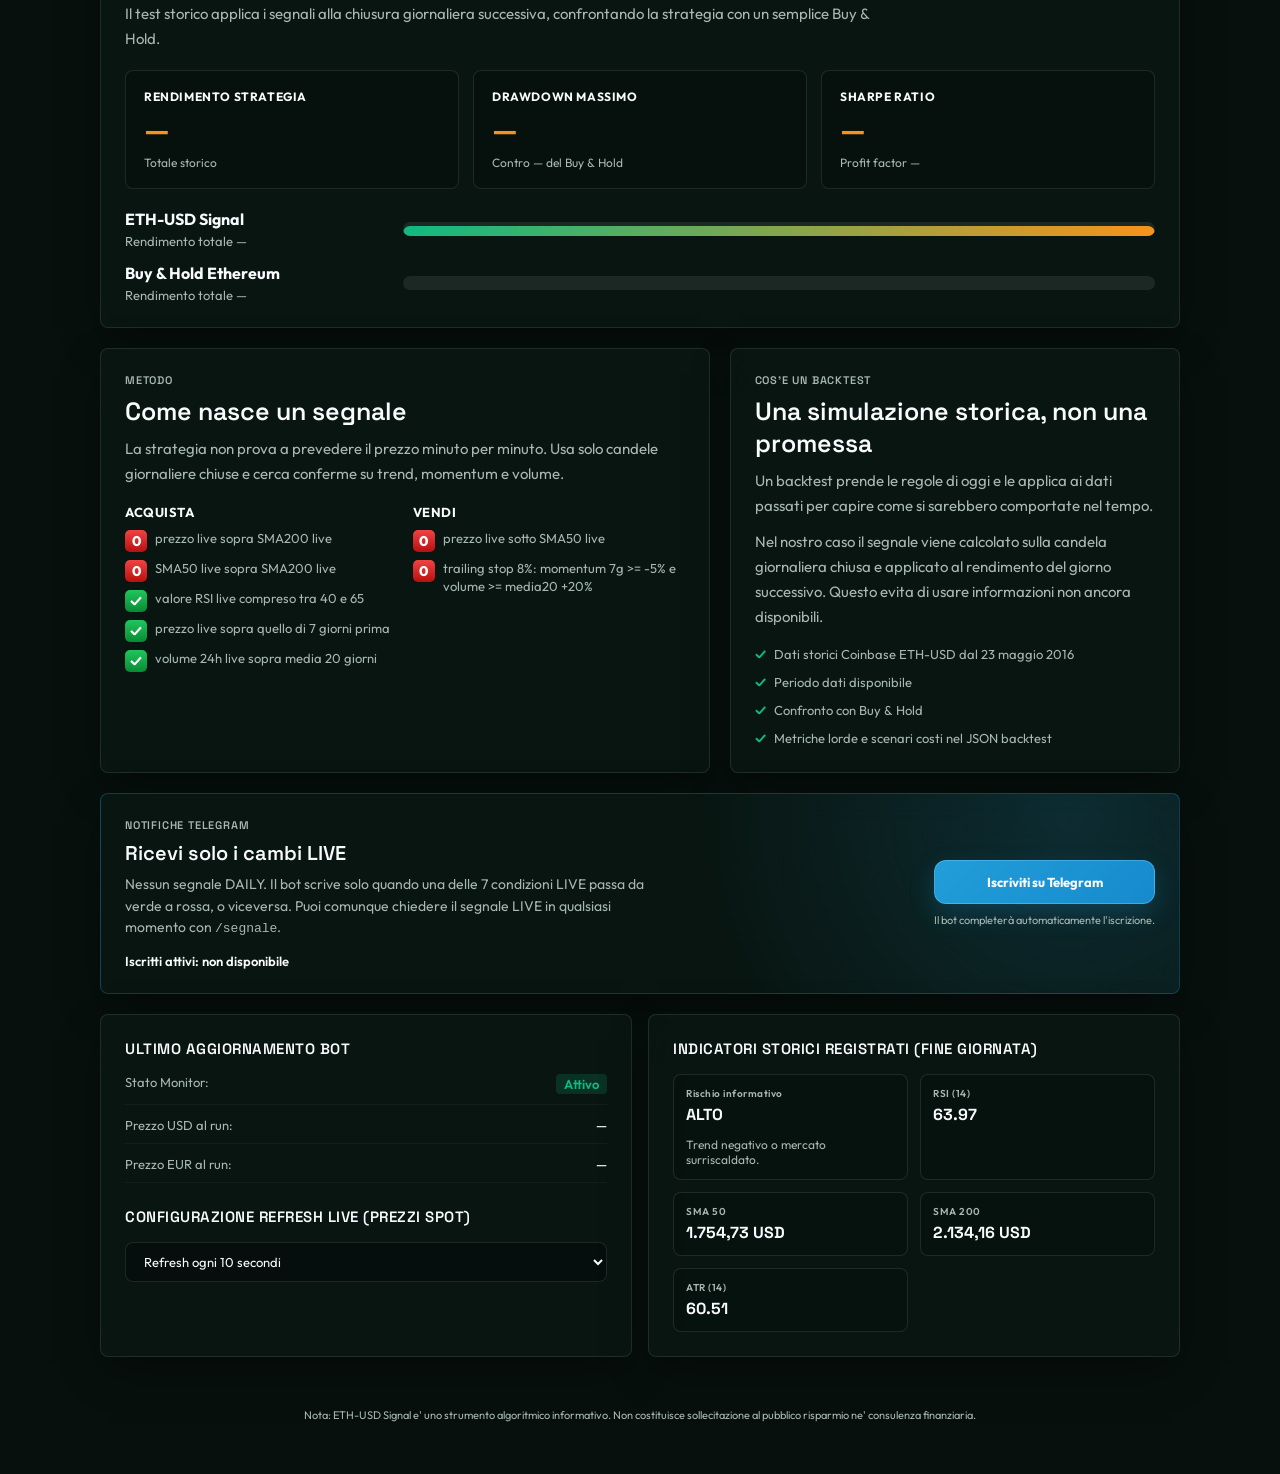
==== commit a64dbdc5: "Rendi riproducibile la baseline ETH-USD v1" ====
--- a/docs/index.html
+++ b/docs/index.html
@@ -3,7 +3,7 @@
   <head>
     <meta charset="utf-8" />
     <meta name="viewport" content="width=device-width,initial-scale=1" />
-    <title>ETH Monitor — Dashboard</title>
+    <title>ETH-USD Signal - Dashboard</title>
     <link rel="icon" href="data:," />
     <!-- Google Fonts for premium typography -->
     <link rel="preconnect" href="https://fonts.googleapis.com">
@@ -15,8 +15,8 @@
     <main class="container">
       <header class="header">
         <div>
-          <h1>ETH Prudential Signal <span class="badge">Live</span></h1>
-          <p class="subtitle">Metodo algoritmico Ethereum con segnali operativi e controllo del drawdown</p>
+          <h1>ETH-USD Signal <span class="badge">Live</span></h1>
+          <p class="subtitle">Metodo algoritmico Ethereum su candele giornaliere ETH-USD</p>
         </div>
         <div class="status" id="status">
           <span class="dot" aria-hidden="true"></span>
@@ -26,7 +26,7 @@
 
       <section class="hero">
         <div class="hero-copy">
-          <div class="label">Strategia Ethereum data-driven</div>
+          <div class="label">Strategia ETH-USD data-driven</div>
           <h2>Entra quando il trend e favorevole. Esci quando il rischio aumenta.</h2>
           <p>
             Il bot controlla Ethereum ogni 10 minuti e invia notifiche Telegram
@@ -47,7 +47,7 @@
 
         <div class="live-panel card">
           <div class="metric highlight-card" id="signalCard">
-            <div class="label">Segnale attuale</div>
+            <div class="label">Azione attuale</div>
             <div class="value" id="signalVal">—</div>
             <div class="hint" id="signalHint">In attesa dell'ultimo run...</div>
           </div>
@@ -73,8 +73,8 @@
             <div class="label">Prezzo + indicatori</div>
             <h2 id="priceChartTitle">Andamento Ethereum con SMA50, SMA200, RSI e volume</h2>
             <p>
-              Le candele chiuse arrivano da Yahoo Finance; quella UTC in corso
-              segue Coinbase e resta separata dai segnali fino alla chiusura.
+              Le candele chiuse e la preview UTC in corso arrivano da Coinbase;
+              soltanto le candele concluse entrano nel segnale DAILY.
             </p>
           </div>
           <div class="chart-controls" aria-label="Periodo grafico">
@@ -100,7 +100,7 @@
           <div class="chart-loading" id="chartLoading">Caricamento grafico...</div>
         </div>
         <p class="chart-note" id="chartNote">
-          Dati storici ETH-USD da Yahoo Finance; candela UTC corrente da Coinbase.
+          Dati storici e candela UTC corrente da Coinbase ETH-USD.
           Indicatori e segnali usano soltanto candele giornaliere chiuse.
         </p>
       </section>
@@ -136,7 +136,7 @@
         <div class="comparison">
           <div class="comparison-row">
             <div>
-              <strong>ETH Prudential Signal</strong>
+              <strong>ETH-USD Signal</strong>
               <span id="strategyComparisonReturn">Rendimento totale —</span>
             </div>
             <div class="bar"><span id="strategyComparisonBar" style="width: 100%"></span></div>
@@ -194,7 +194,7 @@
             di usare informazioni non ancora disponibili.
           </p>
           <ul class="check-list">
-            <li>Dati storici ETH-USD da Yahoo Finance</li>
+            <li>Dati storici Coinbase ETH-USD dal 23 maggio 2016</li>
             <li id="backtestPeriodItem">Periodo dati disponibile</li>
             <li>Confronto con Buy & Hold</li>
             <li>Metriche lorde e scenari costi nel JSON backtest</li>
@@ -300,7 +300,7 @@
 
       <footer>
         <p class="footnote">
-          Nota: ETH Monitor è uno strumento algoritmico informativo. Non costituisce sollecitazione al pubblico risparmio né consulenza finanziaria.
+          Nota: ETH-USD Signal e' uno strumento algoritmico informativo. Non costituisce sollecitazione al pubblico risparmio ne' consulenza finanziaria.
         </p>
       </footer>
     </main>
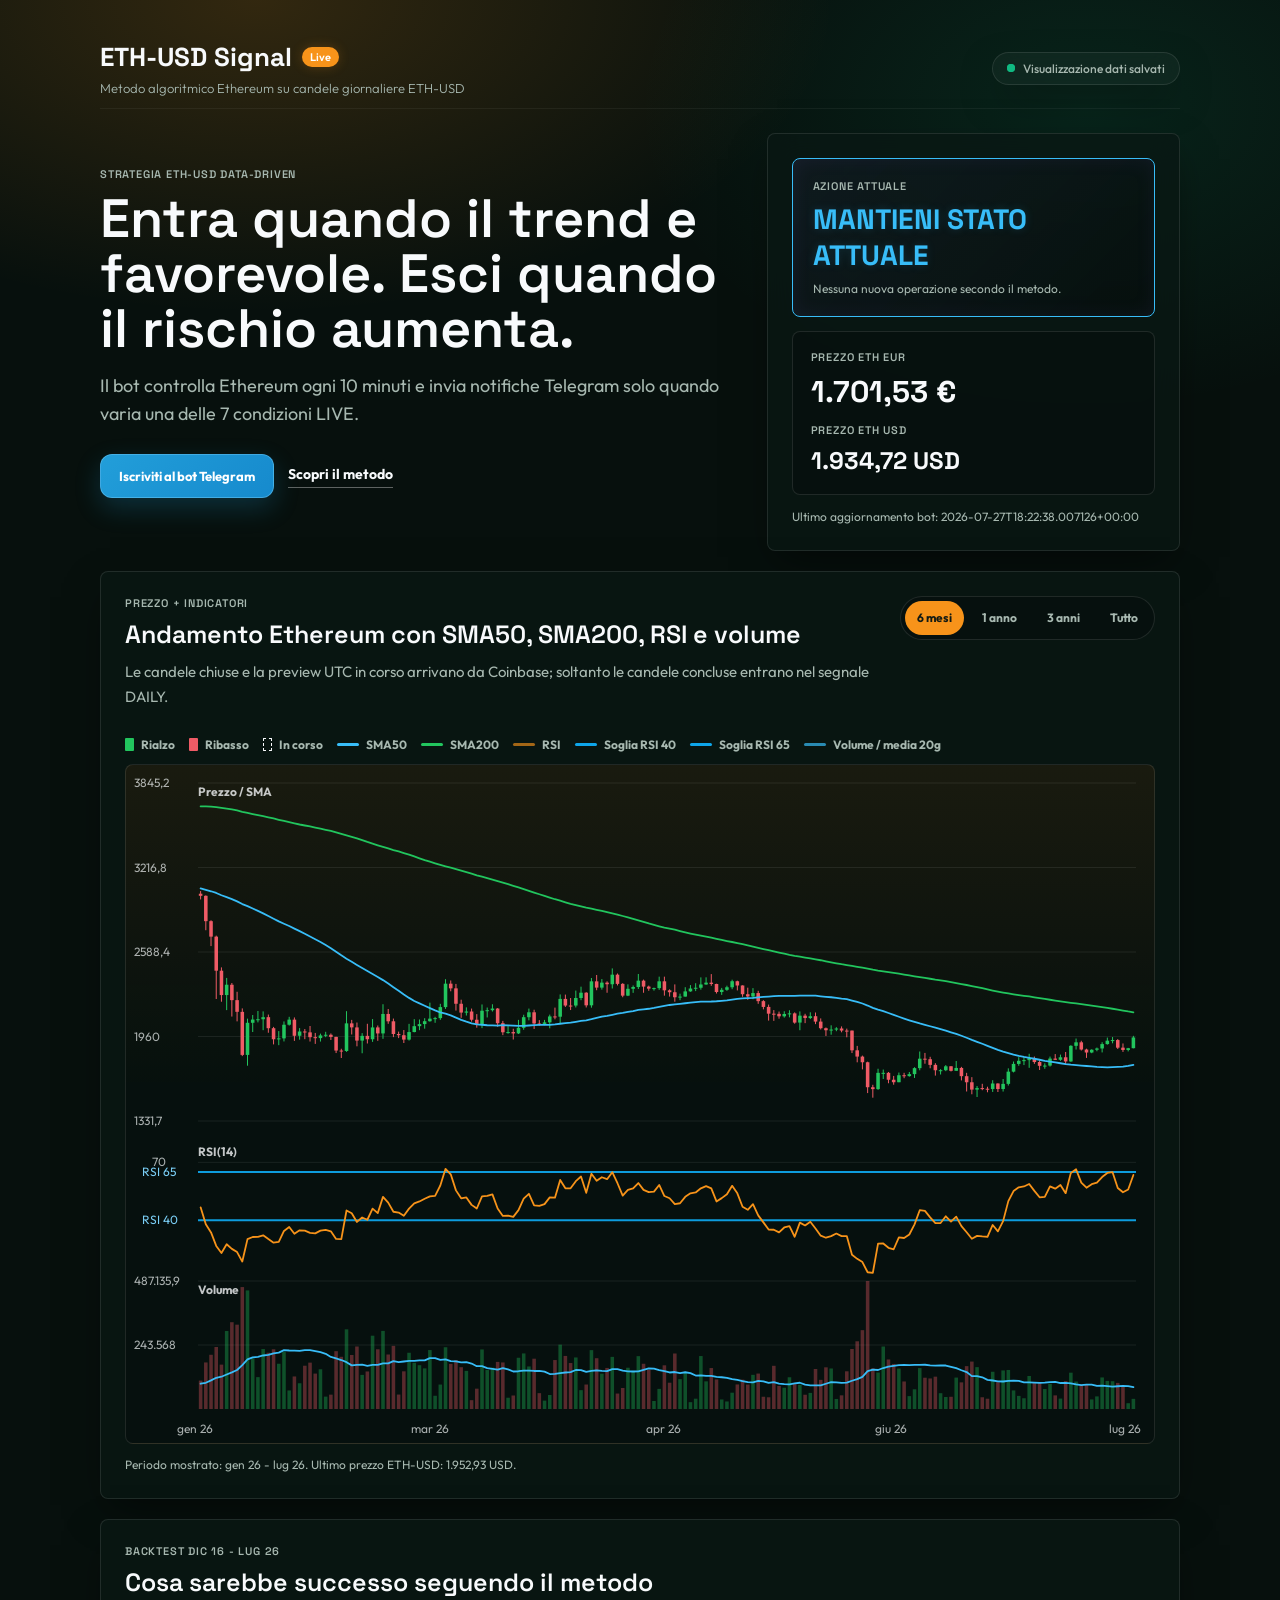
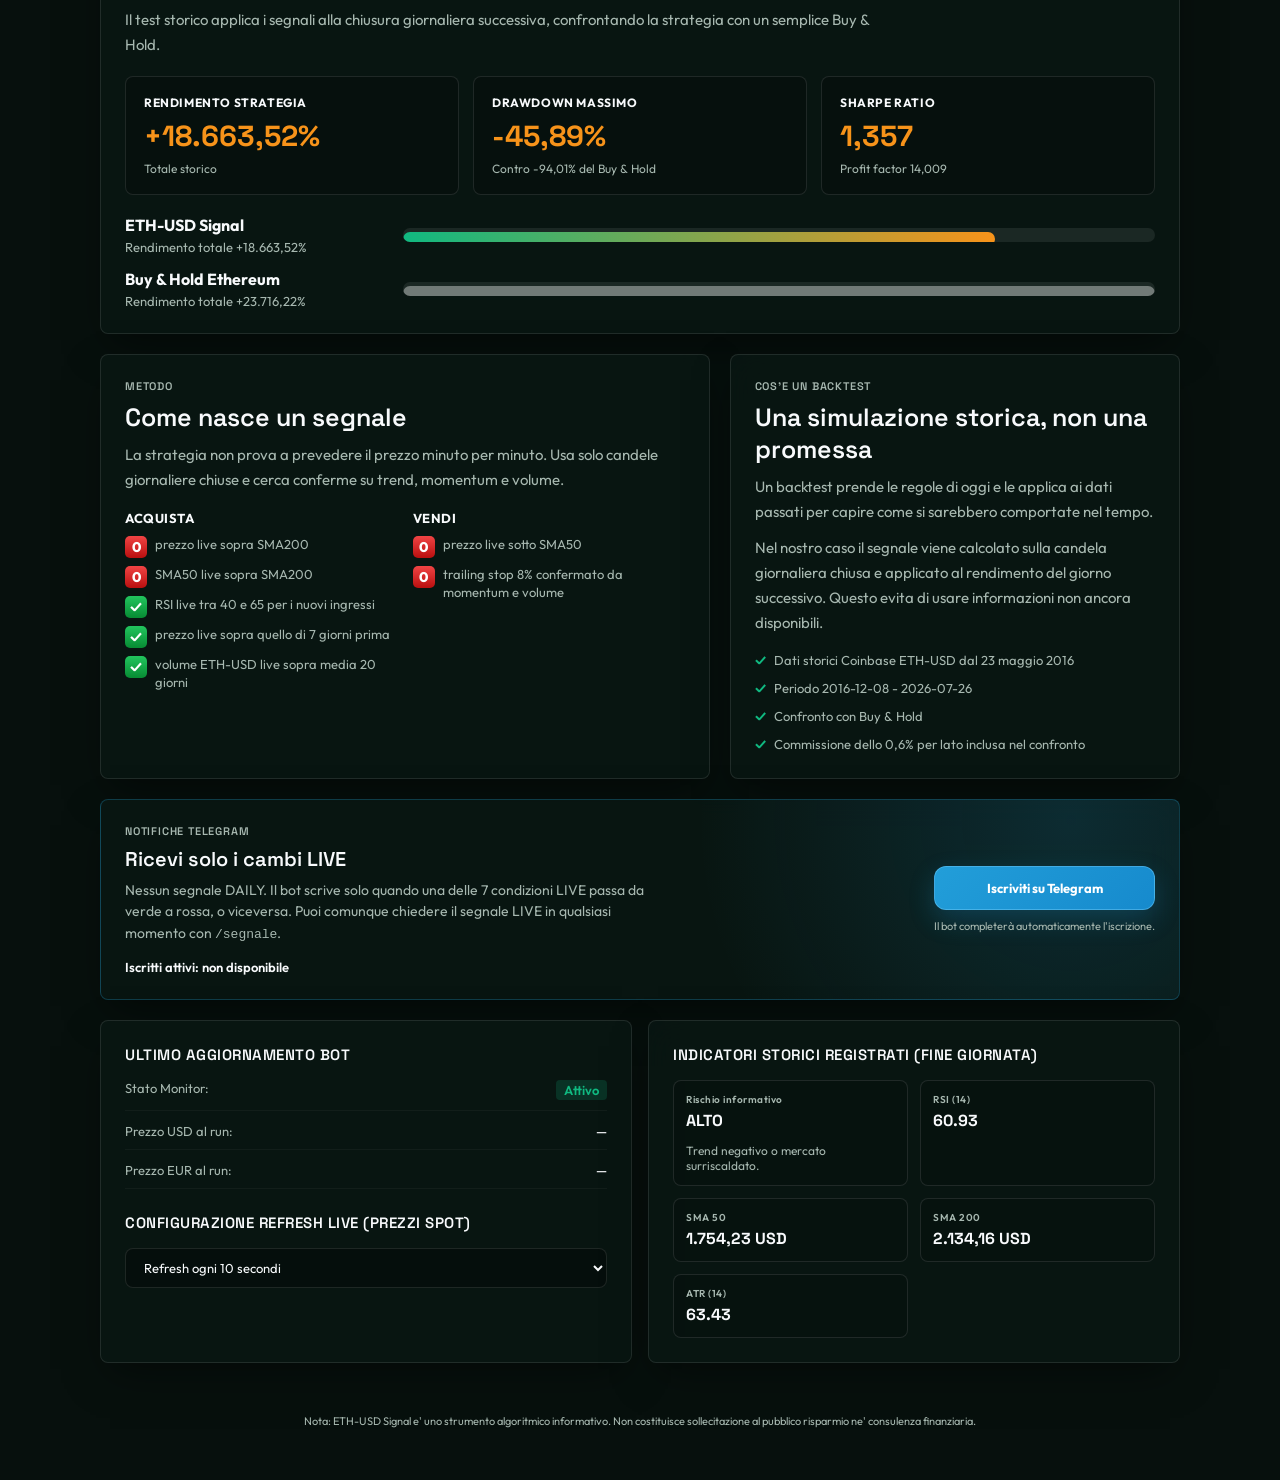
==== commit 788f5adf: "Promuovi la nuova baseline ufficiale ETH" ====
--- a/docs/index.html
+++ b/docs/index.html
@@ -174,8 +174,8 @@
             <div>
               <h3>VENDI</h3>
               <ol id="sellConditions">
-                <li>Prezzo sotto SMA50</li>
-                <li>Trailing stop 8%: momentum 7g >= -5% e volume >= media20 +20%</li>
+                <li>Prezzo oltre il 2% sotto SMA50</li>
+                <li>Trailing stop 8%: momentum 7g >= -15% e volume >= media20 +20%</li>
               </ol>
             </div>
           </div>
@@ -197,7 +197,7 @@
             <li>Dati storici Coinbase ETH-USD dal 23 maggio 2016</li>
             <li id="backtestPeriodItem">Periodo dati disponibile</li>
             <li>Confronto con Buy & Hold</li>
-            <li>Metriche lorde e scenari costi nel JSON backtest</li>
+            <li>Commissione dello 0,6% per lato inclusa nel confronto</li>
           </ul>
         </article>
       </section>
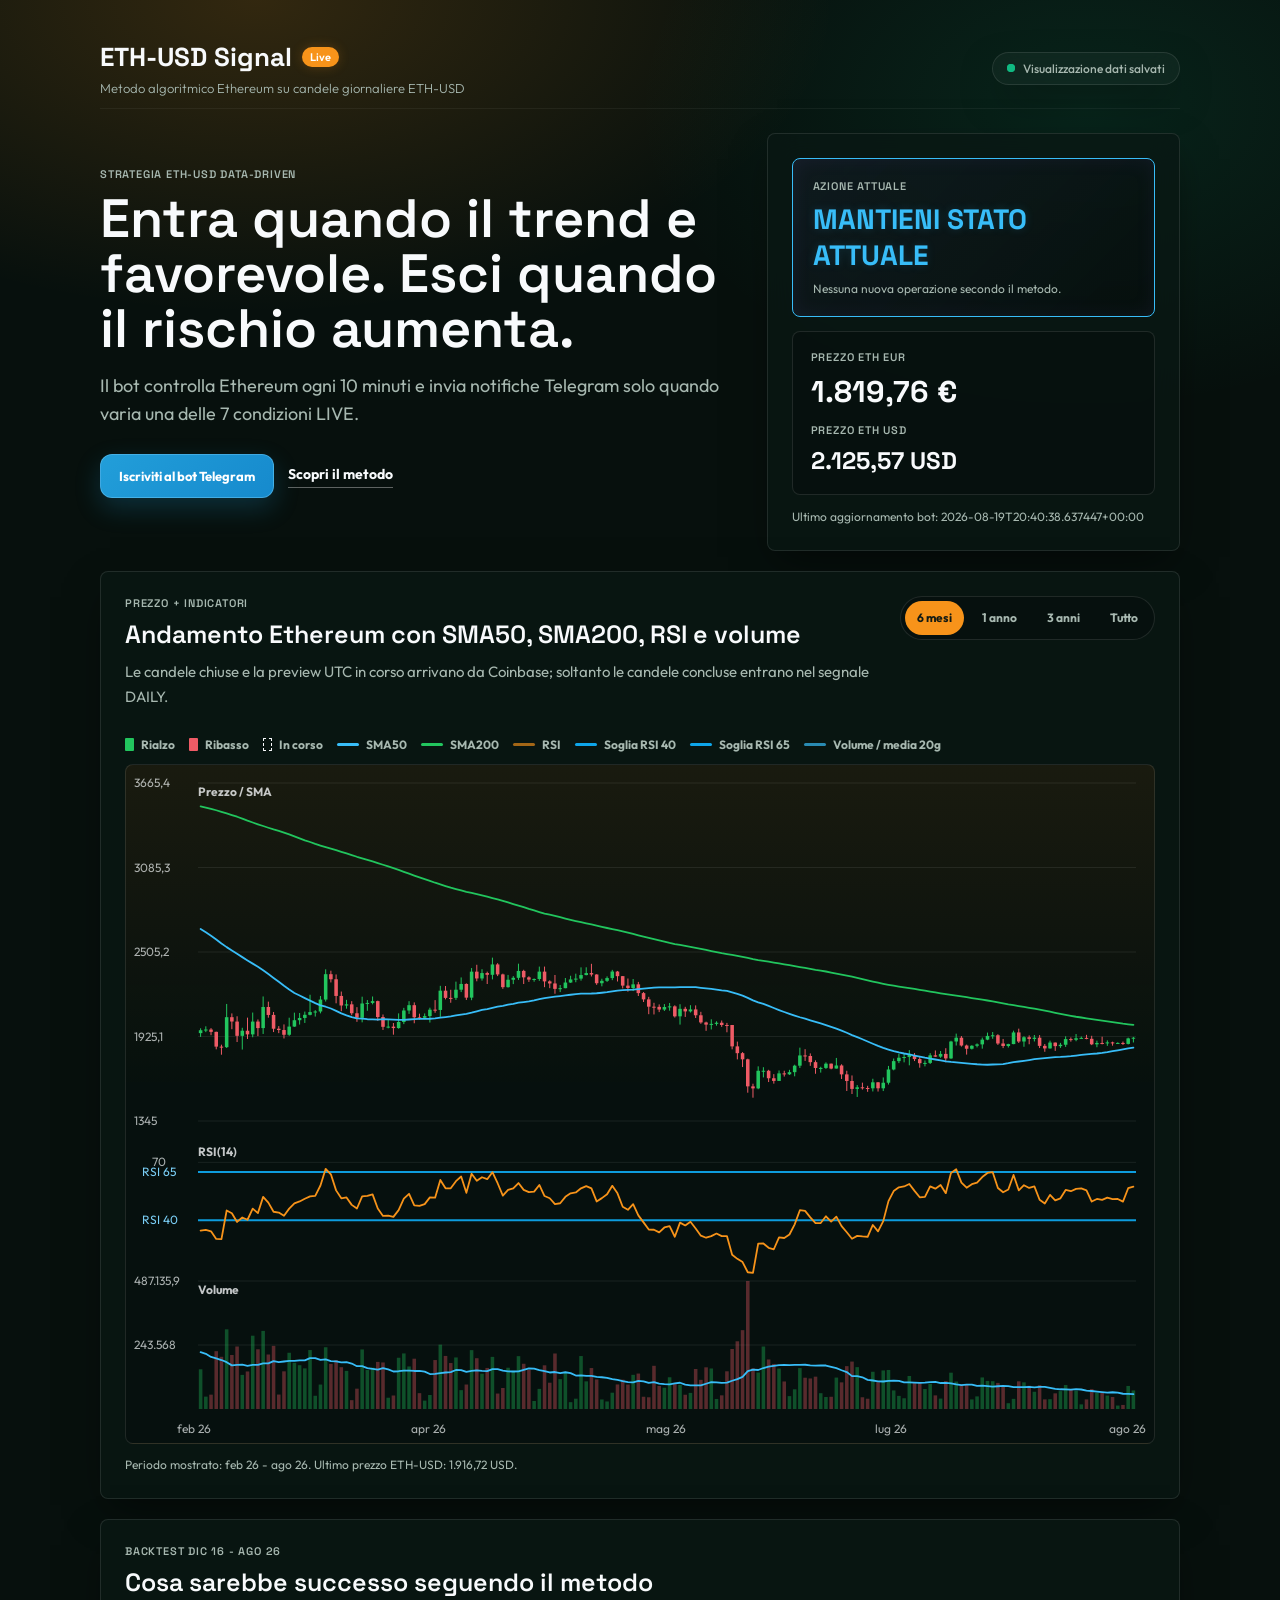
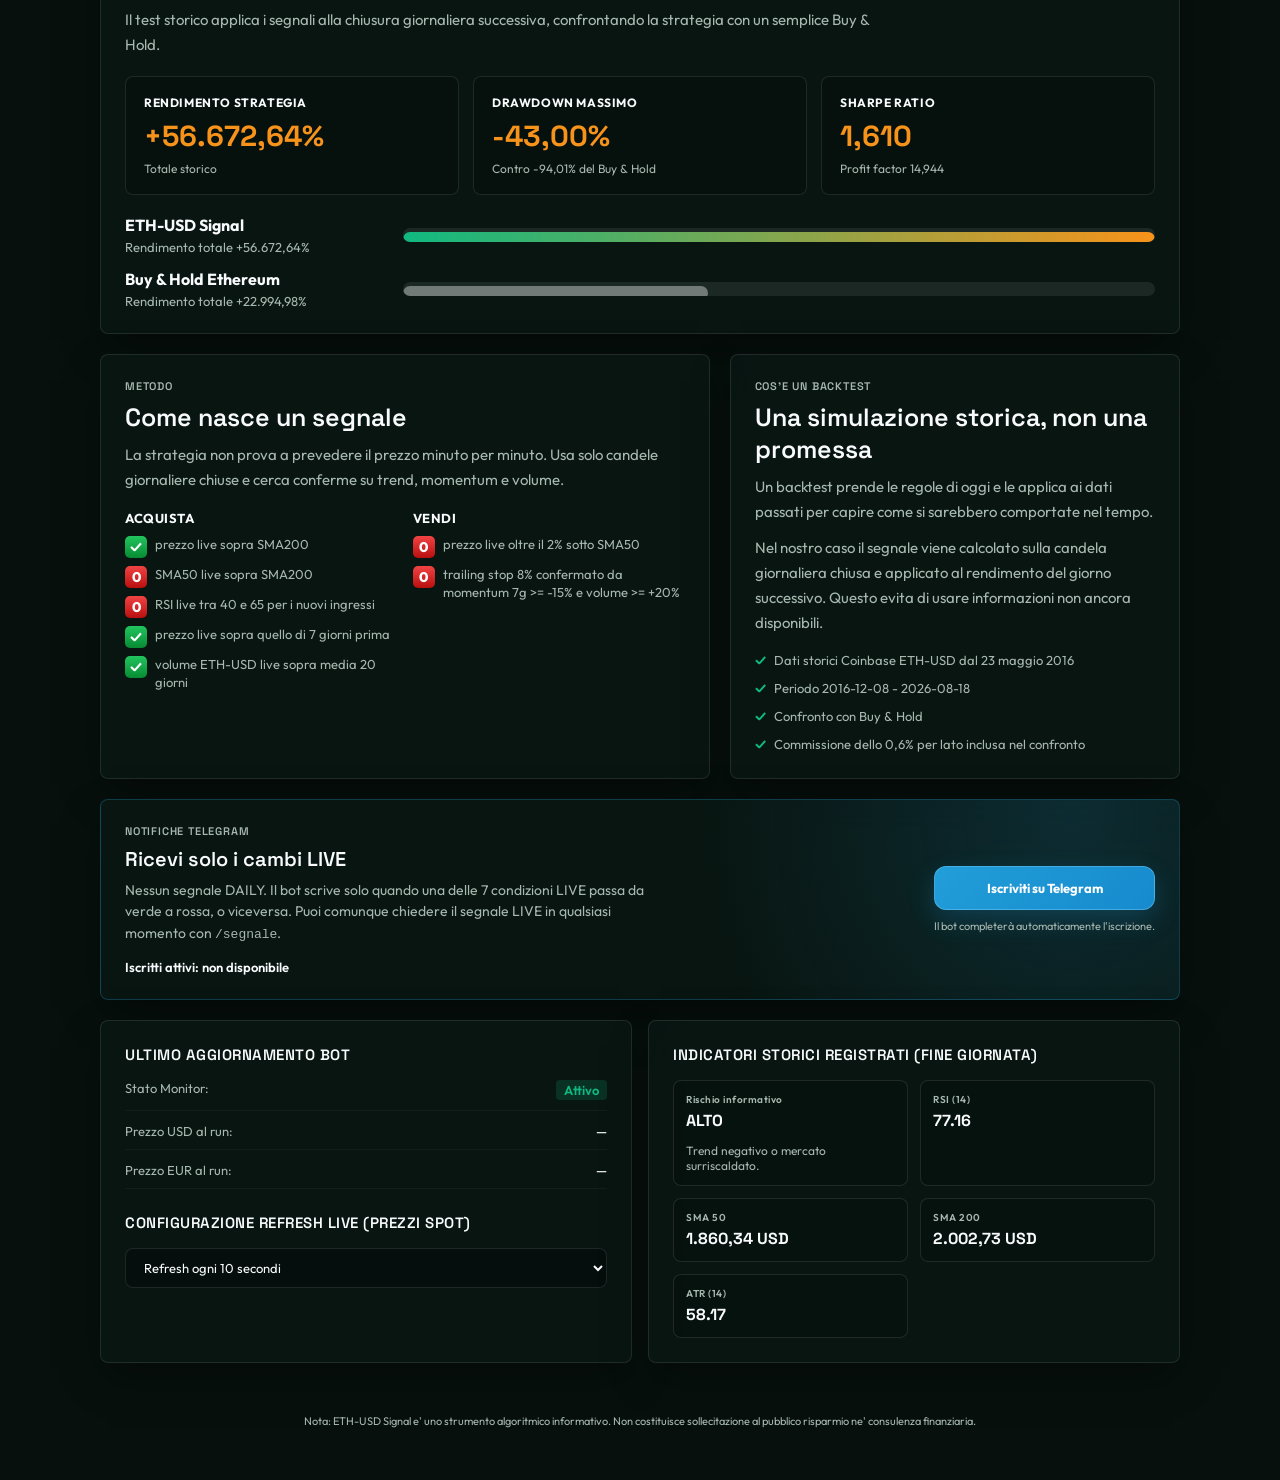
==== commit 70e37e20: "Forza aggiornamento script dashboard" ====
--- a/docs/index.html
+++ b/docs/index.html
@@ -305,6 +305,6 @@
       </footer>
     </main>
 
-    <script src="./app.js?v=11"></script>
+    <script src="./app.js?v=12"></script>
   </body>
 </html>
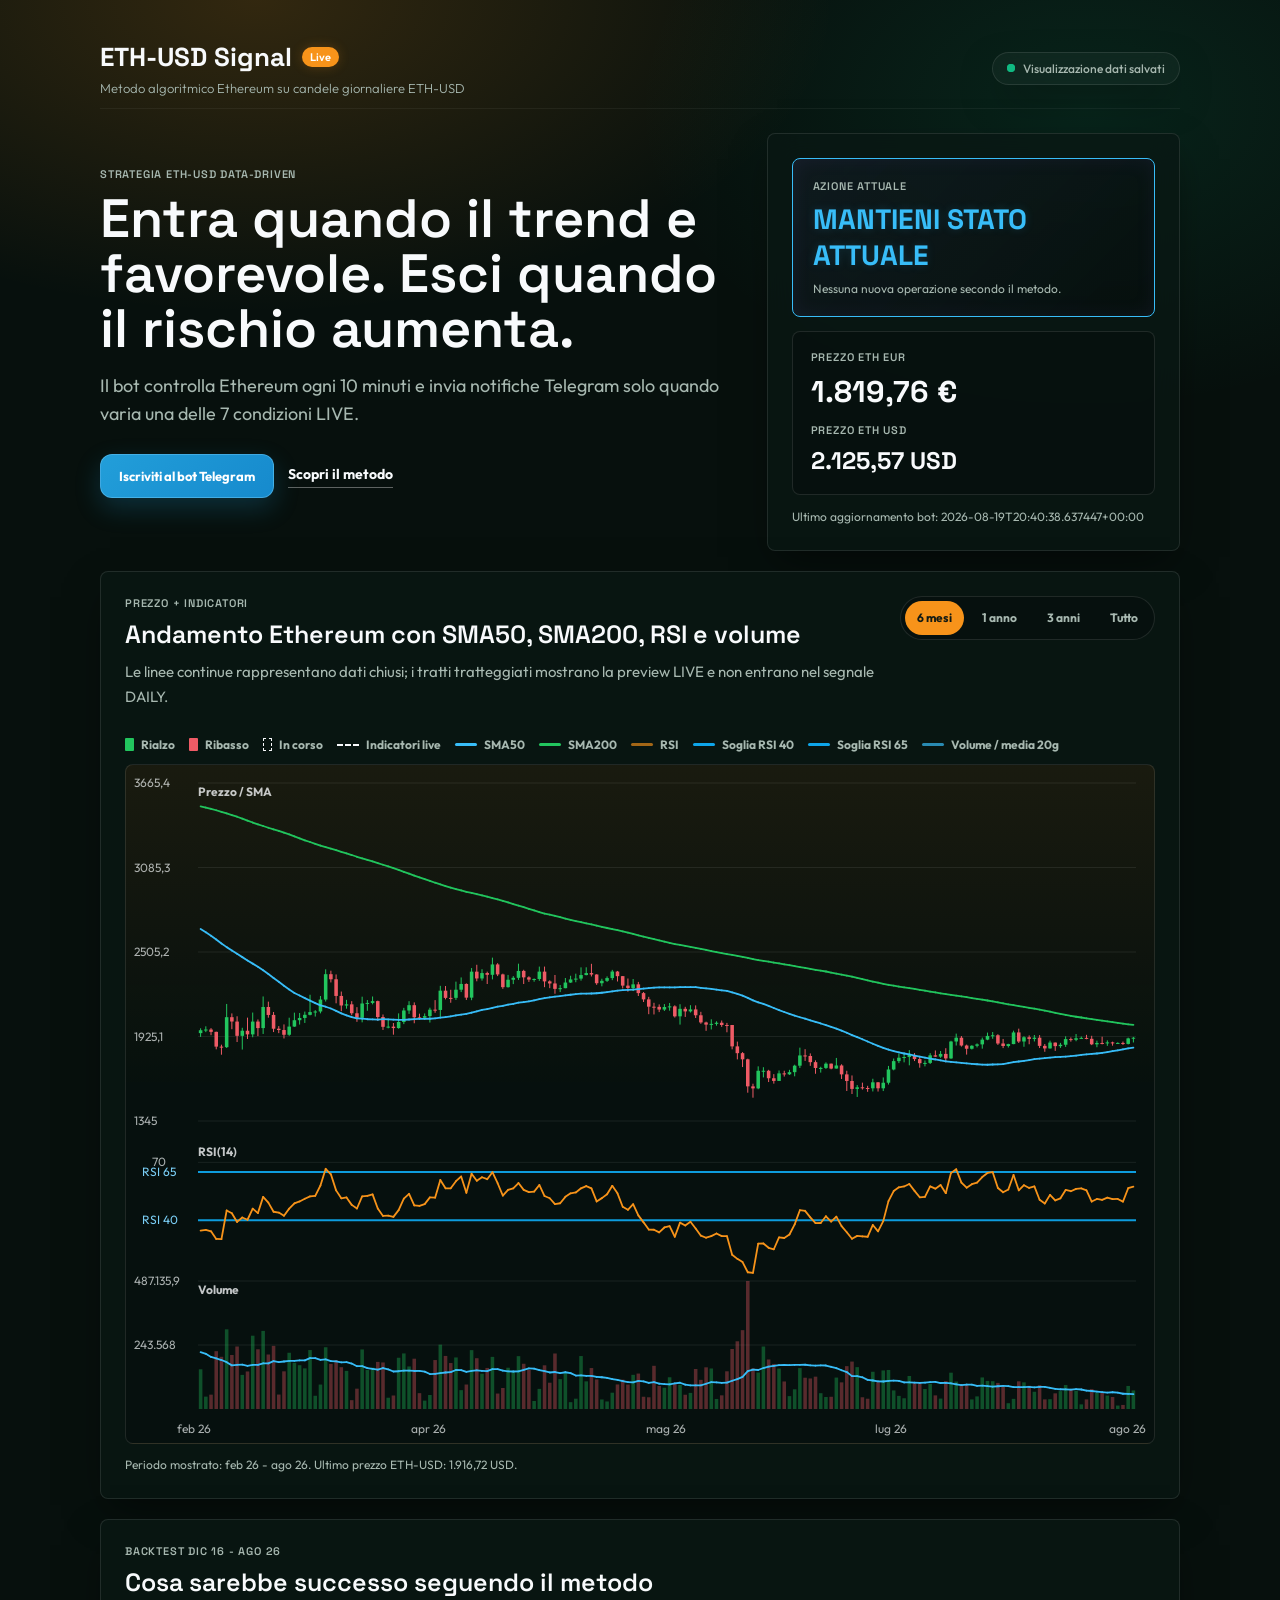
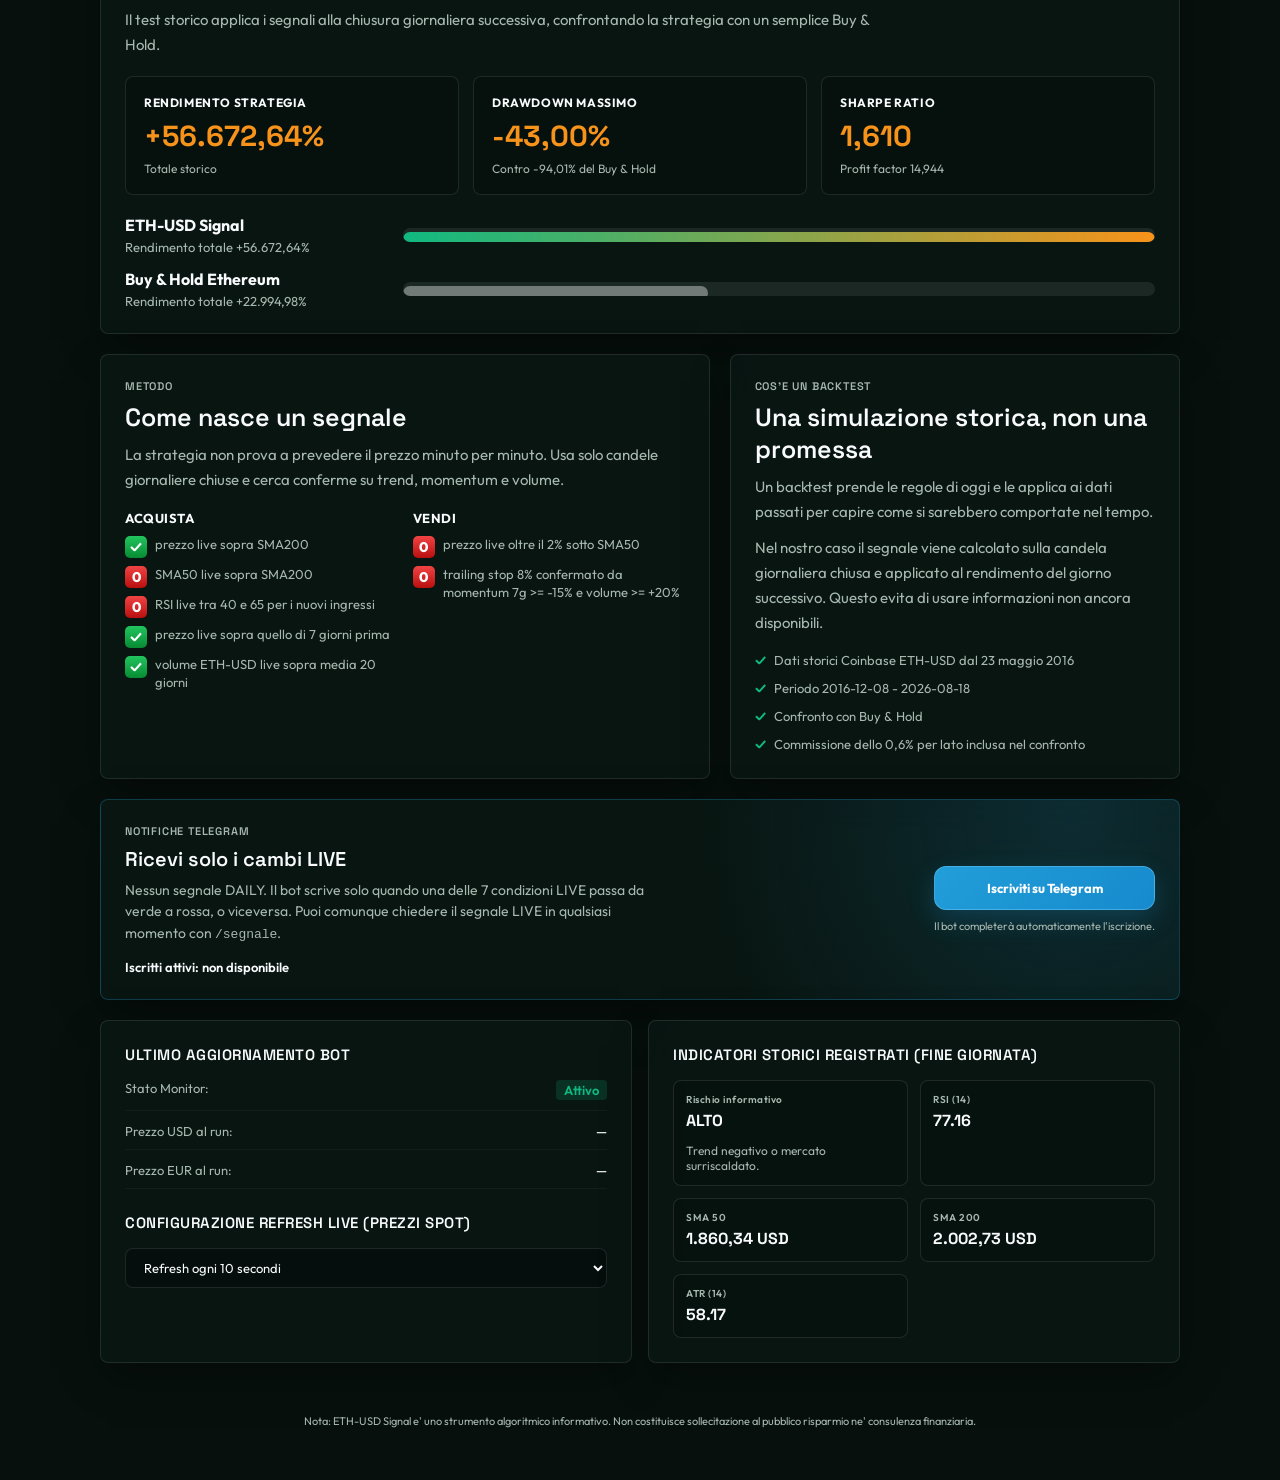
==== commit 3ad78a56: "Distingui indicatori e volumi live" ====
--- a/docs/index.html
+++ b/docs/index.html
@@ -9,7 +9,7 @@
     <link rel="preconnect" href="https://fonts.googleapis.com">
     <link rel="preconnect" href="https://fonts.gstatic.com" crossorigin>
     <link href="https://fonts.googleapis.com/css2?family=Outfit:wght@300;400;600;700;800&family=Space+Grotesk:wght@400;500;700&display=swap" rel="stylesheet">
-    <link rel="stylesheet" href="./style.css?v=9" />
+    <link rel="stylesheet" href="./style.css?v=10" />
   </head>
   <body>
     <main class="container">
@@ -73,8 +73,8 @@
             <div class="label">Prezzo + indicatori</div>
             <h2 id="priceChartTitle">Andamento Ethereum con SMA50, SMA200, RSI e volume</h2>
             <p>
-              Le candele chiuse e la preview UTC in corso arrivano da Coinbase;
-              soltanto le candele concluse entrano nel segnale DAILY.
+              Le linee continue rappresentano dati chiusi; i tratti tratteggiati
+              mostrano la preview LIVE e non entrano nel segnale DAILY.
             </p>
           </div>
           <div class="chart-controls" aria-label="Periodo grafico">
@@ -88,6 +88,7 @@
           <span><i class="legend-candle-up"></i>Rialzo</span>
           <span><i class="legend-candle-down"></i>Ribasso</span>
           <span><i class="legend-candle-live"></i>In corso</span>
+          <span><i class="legend-line-live"></i>Indicatori live</span>
           <span><i class="legend-sma50"></i>SMA50</span>
           <span><i class="legend-sma200"></i>SMA200</span>
           <span><i class="legend-rsi"></i>RSI</span>
@@ -305,6 +306,6 @@
       </footer>
     </main>
 
-    <script src="./app.js?v=12"></script>
+    <script src="./app.js?v=13"></script>
   </body>
 </html>
--- a/docs/style.css
+++ b/docs/style.css
@@ -450,6 +450,12 @@
   border: 1px dashed #f8fafc;
   background: transparent;
 }
+.chart-legend .legend-line-live {
+  height: 0;
+  border-top: 2px dashed #f8fafc;
+  border-radius: 0;
+  background: transparent;
+}
 .legend-sma50 { background: #38bdf8; }
 .legend-sma200 { background: #22c55e; }
 .legend-rsi { background: #f7931a; opacity: 0.65; }
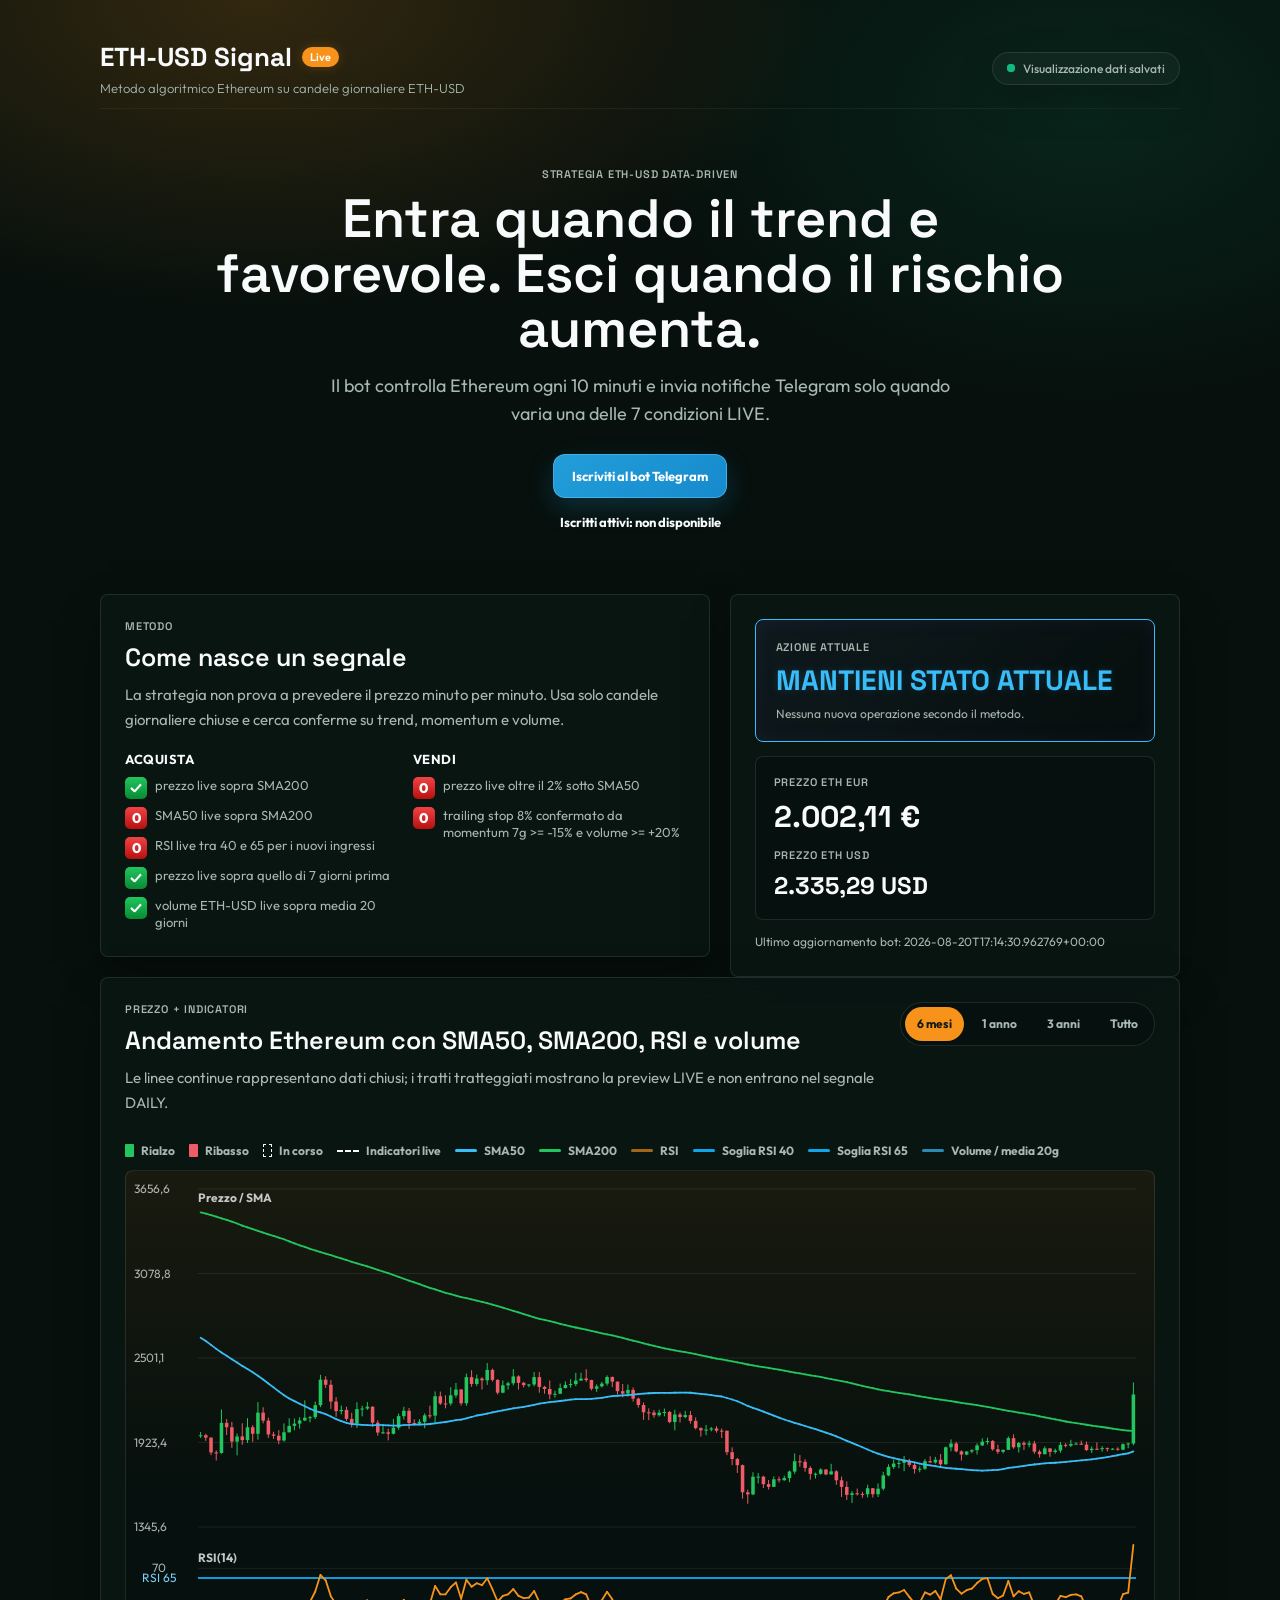
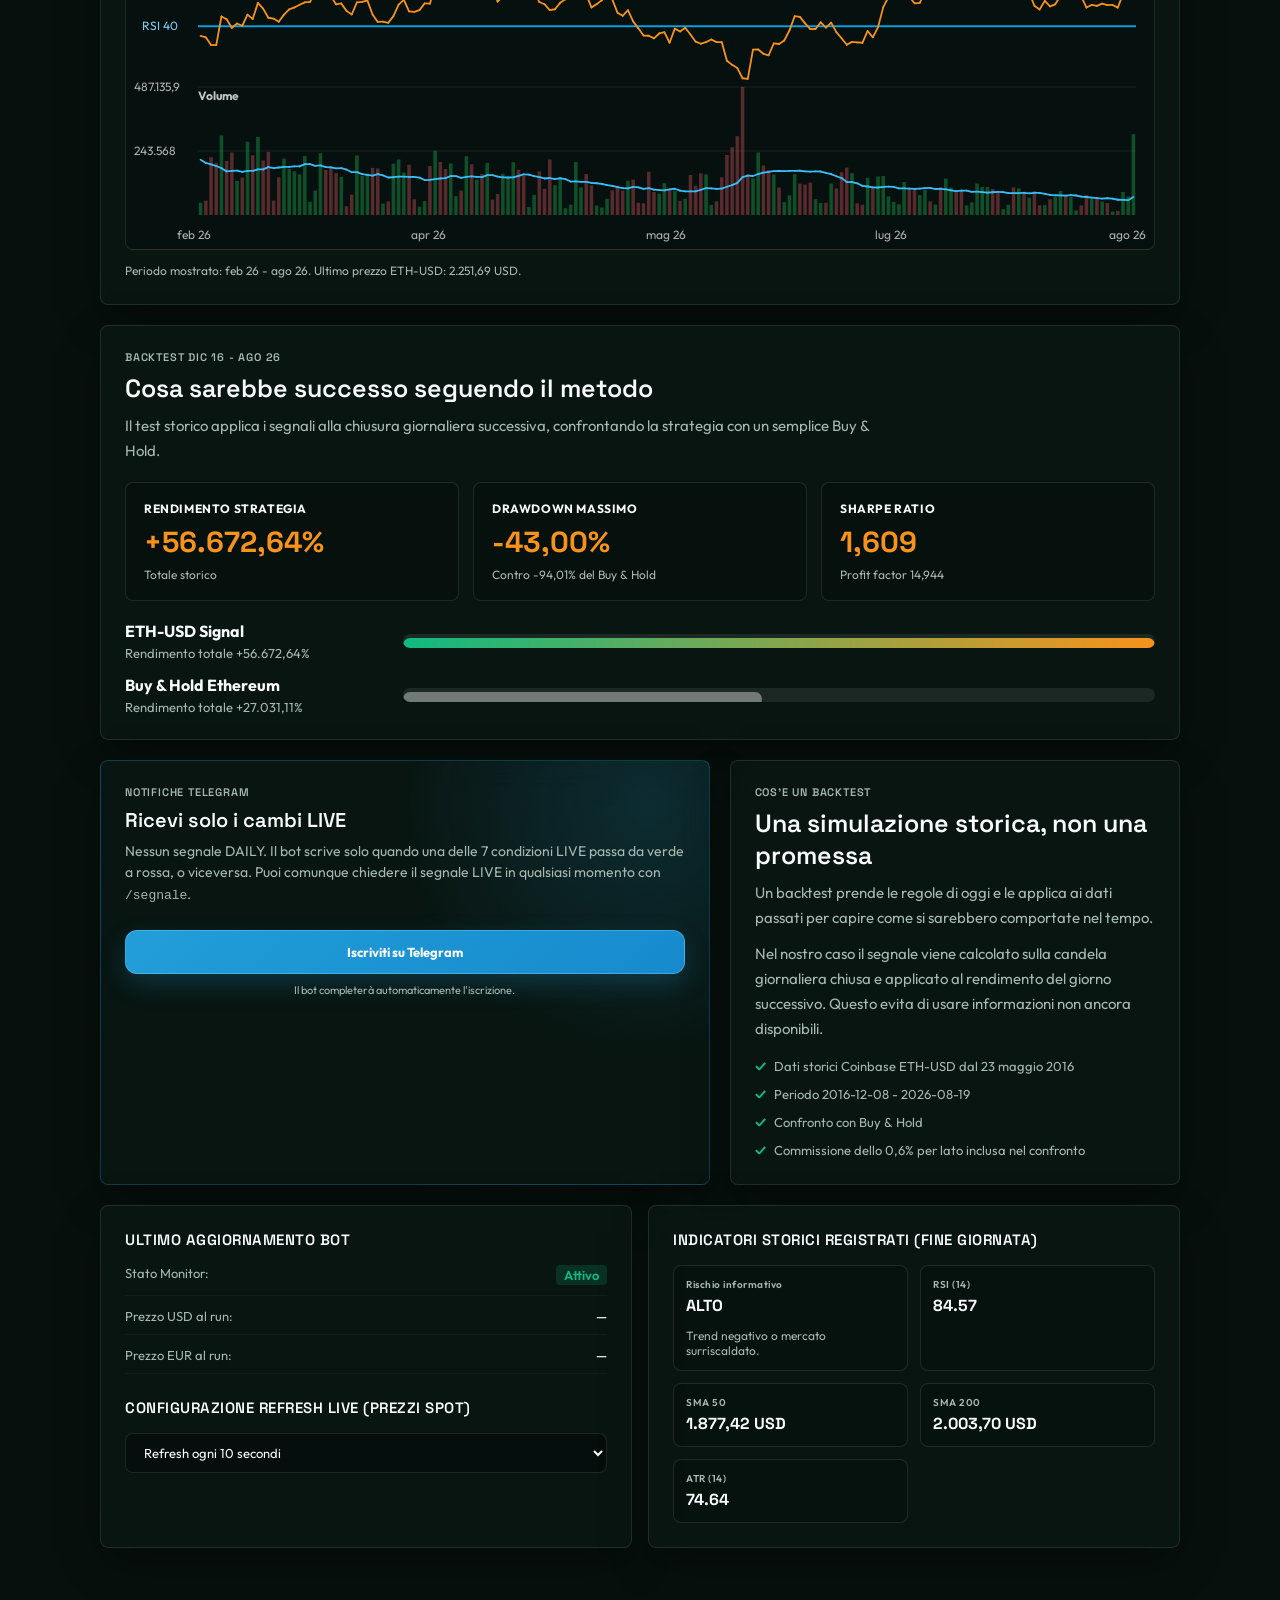
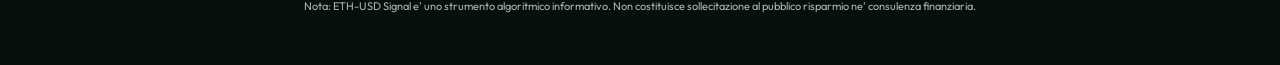
==== commit 5945fba3: "Update dashboard layout" ====
--- a/docs/index.html
+++ b/docs/index.html
@@ -9,7 +9,7 @@
     <link rel="preconnect" href="https://fonts.googleapis.com">
     <link rel="preconnect" href="https://fonts.gstatic.com" crossorigin>
     <link href="https://fonts.googleapis.com/css2?family=Outfit:wght@300;400;600;700;800&family=Space+Grotesk:wght@400;500;700&display=swap" rel="stylesheet">
-    <link rel="stylesheet" href="./style.css?v=10" />
+    <link rel="stylesheet" href="./style.css?v=11" />
   </head>
   <body>
     <main class="container">
@@ -41,9 +41,42 @@
             >
               Iscriviti al bot Telegram
             </a>
-            <a class="ghost-link" href="#metodo">Scopri il metodo</a>
-          </div>
-        </div>
+          </div>
+          <p class="hero-subscriber-count" id="subscriberCount" aria-live="polite">
+            Iscritti attivi: caricamento...
+          </p>
+        </div>
+      </section>
+
+      <section class="explainer-grid" id="metodo">
+        <article class="card method-card">
+          <div class="label">Metodo</div>
+          <h2>Come nasce un segnale</h2>
+          <p>
+            La strategia non prova a prevedere il prezzo minuto per minuto.
+            Usa solo candele giornaliere chiuse e cerca conferme su trend,
+            momentum e volume.
+          </p>
+          <div class="condition-columns">
+            <div>
+              <h3>ACQUISTA</h3>
+              <ol id="buyConditions">
+                <li>Prezzo sopra SMA200</li>
+                <li>SMA50 sopra SMA200</li>
+                <li>Valore RSI compreso tra 40 e 65</li>
+                <li>Prezzo sopra quello di 7 giorni prima</li>
+                <li>Volume sopra media 20 giorni</li>
+              </ol>
+            </div>
+            <div>
+              <h3>VENDI</h3>
+              <ol id="sellConditions">
+                <li>Prezzo oltre il 2% sotto SMA50</li>
+                <li>Trailing stop 8%: momentum 7g >= -15% e volume >= media20 +20%</li>
+              </ol>
+            </div>
+          </div>
+        </article>
 
         <div class="live-panel card">
           <div class="metric highlight-card" id="signalCard">
@@ -152,36 +185,32 @@
         </div>
       </section>
 
-      <section class="explainer-grid" id="metodo">
-        <article class="card method-card">
-          <div class="label">Metodo</div>
-          <h2>Come nasce un segnale</h2>
-          <p>
-            La strategia non prova a prevedere il prezzo minuto per minuto.
-            Usa solo candele giornaliere chiuse e cerca conferme su trend,
-            momentum e volume.
-          </p>
-          <div class="condition-columns">
-            <div>
-              <h3>ACQUISTA</h3>
-              <ol id="buyConditions">
-                <li>Prezzo sopra SMA200</li>
-                <li>SMA50 sopra SMA200</li>
-                <li>Valore RSI compreso tra 40 e 65</li>
-                <li>Prezzo sopra quello di 7 giorni prima</li>
-                <li>Volume sopra media 20 giorni</li>
-              </ol>
-            </div>
-            <div>
-              <h3>VENDI</h3>
-              <ol id="sellConditions">
-                <li>Prezzo oltre il 2% sotto SMA50</li>
-                <li>Trailing stop 8%: momentum 7g >= -15% e volume >= media20 +20%</li>
-              </ol>
-            </div>
-          </div>
-        </article>
-
+      <section class="explainer-grid">
+        <section class="card telegram-card" aria-labelledby="telegramTitle">
+          <div class="telegram-content">
+            <div>
+              <div class="label">Notifiche Telegram</div>
+              <h2 id="telegramTitle">Ricevi solo i cambi LIVE</h2>
+              <p class="telegram-description">
+                Nessun segnale DAILY. Il bot scrive solo quando una delle 7
+                condizioni LIVE passa da verde a rossa, o viceversa. Puoi
+                comunque chiedere il segnale LIVE in qualsiasi momento con
+                <span class="mono">/segnale</span>.
+              </p>
+            </div>
+            <div class="telegram-action">
+              <a
+                class="telegram-button"
+                href="https://t.me/ETH_Prudential_Signal_bot?start=iscrivimi"
+                target="_blank"
+                rel="noopener noreferrer"
+              >
+                Iscriviti su Telegram
+              </a>
+              <span>Il bot completerà automaticamente l'iscrizione.</span>
+            </div>
+          </div>
+        </section>
         <article class="card backtest-card">
           <div class="label">Cos'e un backtest</div>
           <h2>Una simulazione storica, non una promessa</h2>
@@ -201,35 +230,6 @@
             <li>Commissione dello 0,6% per lato inclusa nel confronto</li>
           </ul>
         </article>
-      </section>
-
-      <section class="card telegram-card" aria-labelledby="telegramTitle">
-        <div class="telegram-content">
-          <div>
-            <div class="label">Notifiche Telegram</div>
-            <h2 id="telegramTitle">Ricevi solo i cambi LIVE</h2>
-            <p class="telegram-description">
-              Nessun segnale DAILY. Il bot scrive solo quando una delle 7
-              condizioni LIVE passa da verde a rossa, o viceversa. Puoi
-              comunque chiedere il segnale LIVE in qualsiasi momento con
-              <span class="mono">/segnale</span>.
-            </p>
-            <p class="telegram-count" id="subscriberCount" aria-live="polite">
-              Iscritti attivi: caricamento...
-            </p>
-          </div>
-          <div class="telegram-action">
-            <a
-              class="telegram-button"
-              href="https://t.me/ETH_Prudential_Signal_bot?start=iscrivimi"
-              target="_blank"
-              rel="noopener noreferrer"
-            >
-              Iscriviti su Telegram
-            </a>
-            <span>Il bot completerà automaticamente l'iscrizione.</span>
-          </div>
-        </div>
       </section>
 
       <!-- Detailed Info & Controls -->
--- a/docs/style.css
+++ b/docs/style.css
@@ -153,20 +153,20 @@
 }
 
 .hero {
-  display: grid;
-  grid-template-columns: minmax(0, 1.22fr) minmax(340px, 0.78fr);
-  gap: 20px;
-  align-items: stretch;
+  display: block;
   margin-bottom: 20px;
+  text-align: center;
 }
 
 .hero-copy {
-  padding: 34px 0;
+  max-width: 860px;
+  margin: 0 auto;
+  padding: 34px 0 42px;
 }
 
 .hero-copy h2 {
-  max-width: 760px;
-  margin: 10px 0 16px;
+  max-width: 860px;
+  margin: 10px auto 16px;
   font-size: 54px;
   line-height: 1.02;
   letter-spacing: 0;
@@ -175,7 +175,7 @@
 
 .hero-copy p {
   max-width: 640px;
-  margin: 0;
+  margin: 0 auto;
   color: var(--muted);
   font-size: 18px;
   line-height: 1.55;
@@ -184,9 +184,17 @@
 .hero-actions {
   display: flex;
   align-items: center;
+  justify-content: center;
   flex-wrap: wrap;
   gap: 14px;
   margin-top: 26px;
+}
+
+.hero-subscriber-count {
+  margin-top: 14px !important;
+  color: var(--text) !important;
+  font-size: 13px !important;
+  font-weight: 700;
 }
 
 .ghost-link {
@@ -203,6 +211,7 @@
   flex-direction: column;
   gap: 14px;
   margin-bottom: 0;
+  align-self: stretch;
 }
 
 .live-price-row {
@@ -612,6 +621,15 @@
   align-items: center;
   justify-content: space-between;
   gap: 24px;
+}
+
+.explainer-grid .telegram-card .telegram-content {
+  align-items: stretch;
+  flex-direction: column;
+}
+
+.explainer-grid .telegram-card .telegram-description {
+  max-width: none;
 }
 
 .telegram-card h2 {
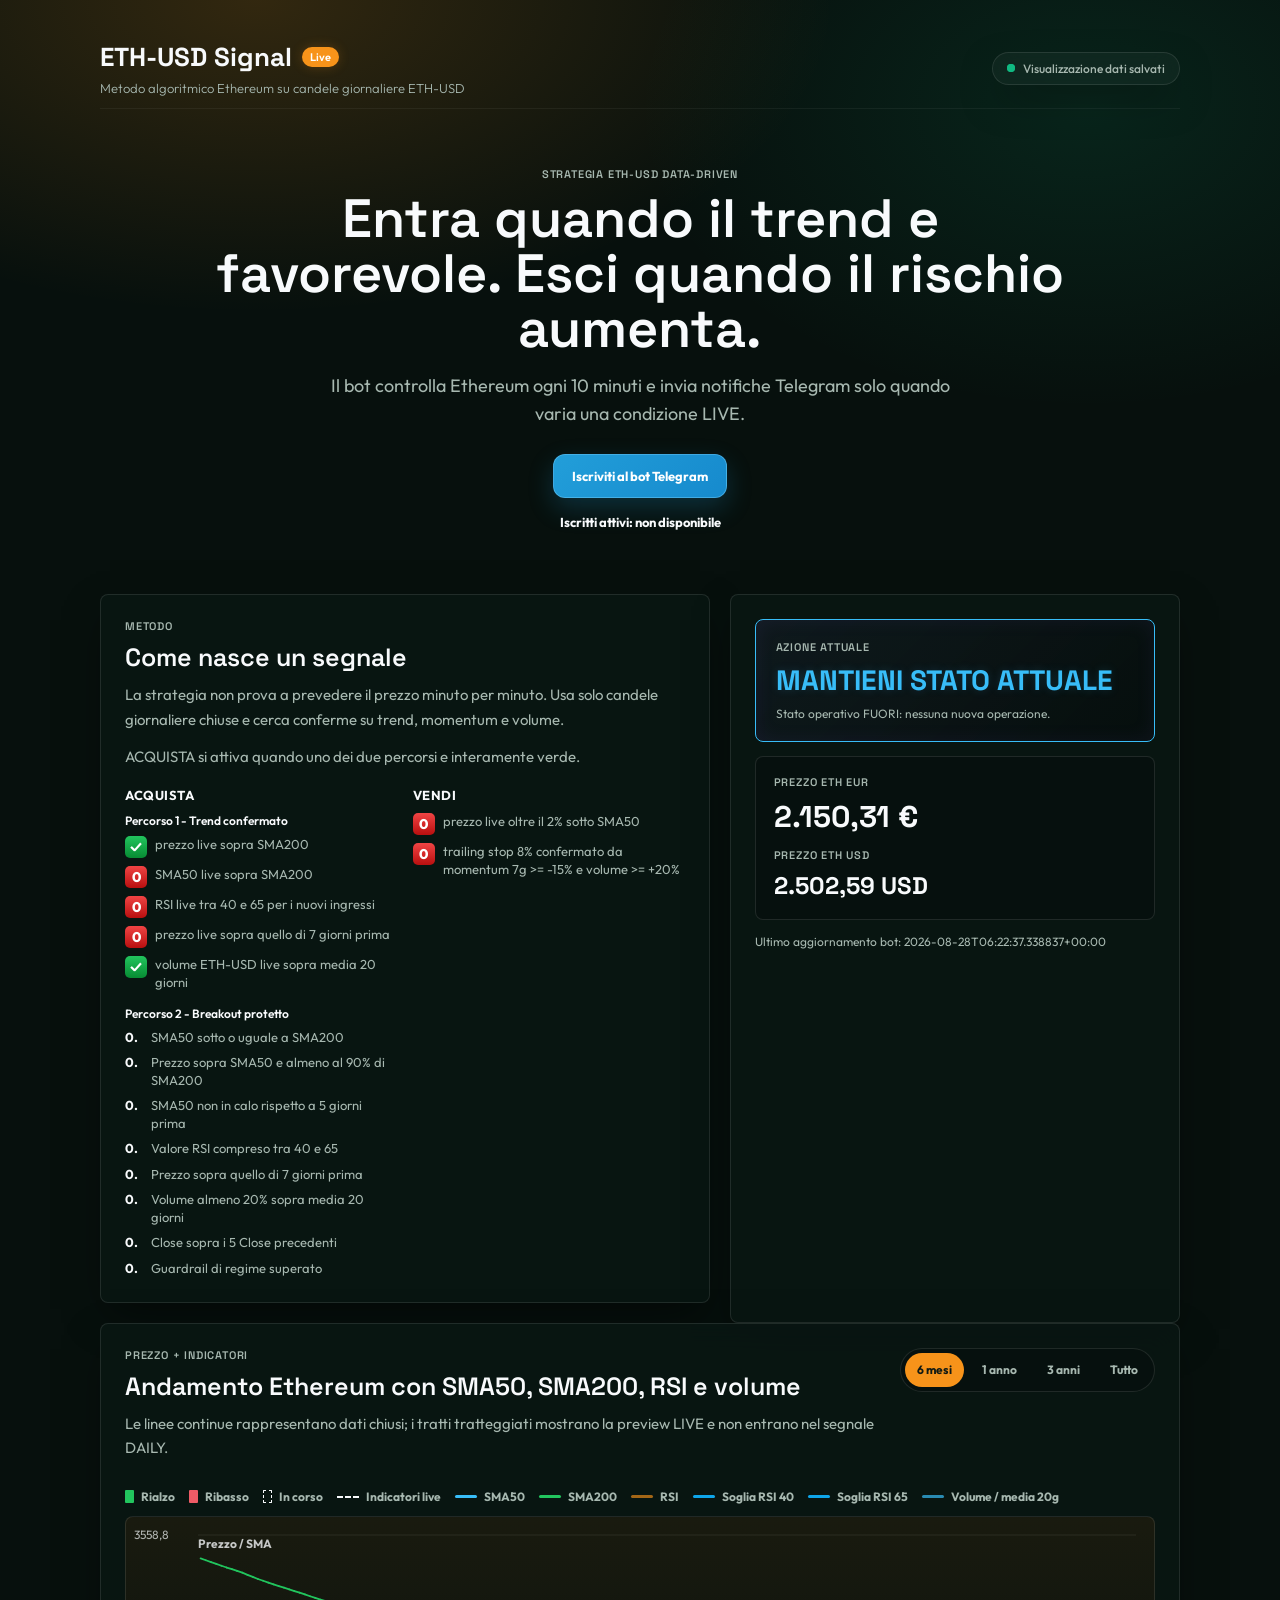
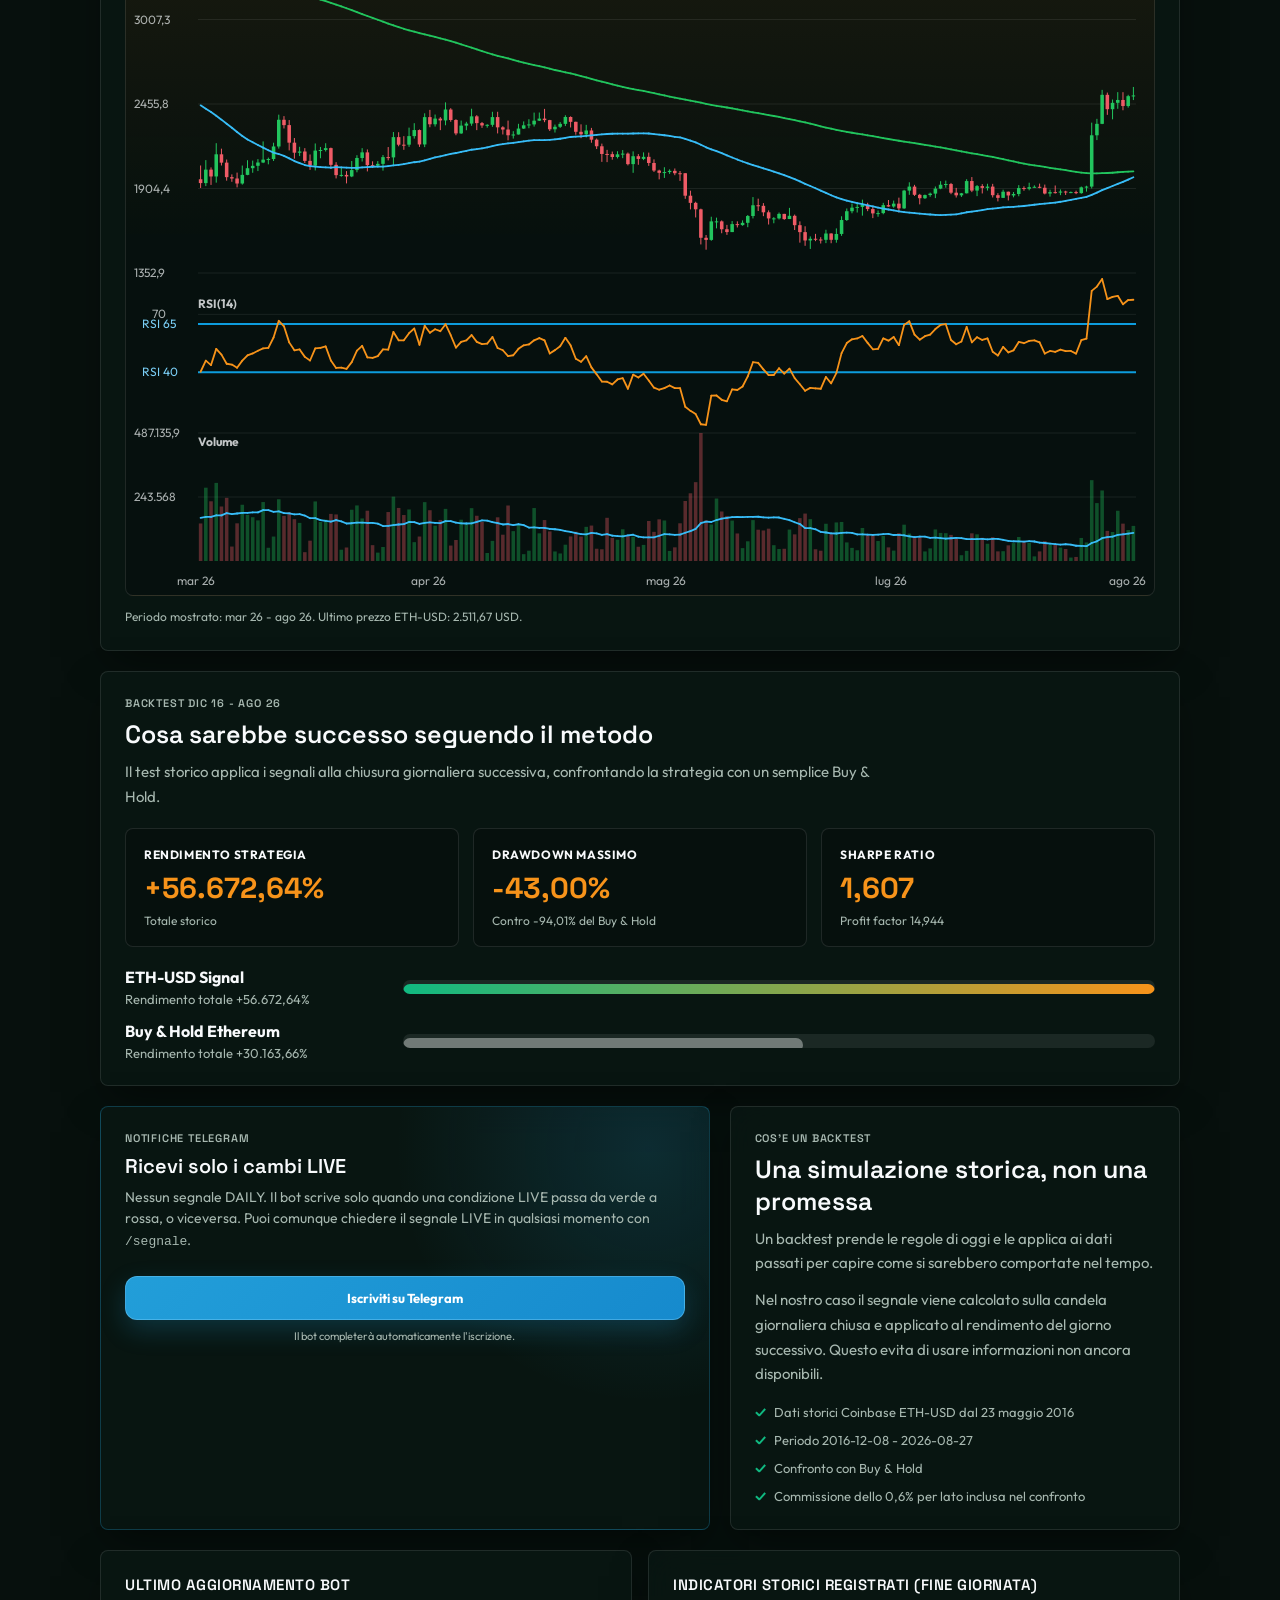
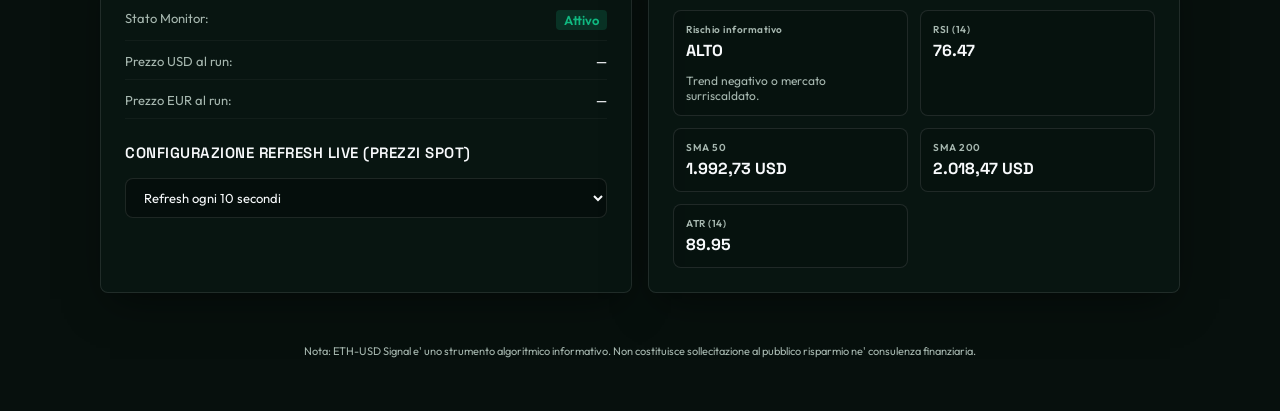
==== commit b95ce230: "Promuove il breakout protetto nella Baseline" ====
--- a/docs/index.html
+++ b/docs/index.html
@@ -30,7 +30,7 @@
           <h2>Entra quando il trend e favorevole. Esci quando il rischio aumenta.</h2>
           <p>
             Il bot controlla Ethereum ogni 10 minuti e invia notifiche Telegram
-            solo quando varia una delle 7 condizioni LIVE.
+            solo quando varia una condizione LIVE.
           </p>
           <div class="hero-actions">
             <a
@@ -57,15 +57,30 @@
             Usa solo candele giornaliere chiuse e cerca conferme su trend,
             momentum e volume.
           </p>
+          <p>
+            ACQUISTA si attiva quando uno dei due percorsi e interamente verde.
+          </p>
           <div class="condition-columns">
             <div>
               <h3>ACQUISTA</h3>
+              <h4>Percorso 1 - Trend confermato</h4>
               <ol id="buyConditions">
                 <li>Prezzo sopra SMA200</li>
                 <li>SMA50 sopra SMA200</li>
                 <li>Valore RSI compreso tra 40 e 65</li>
                 <li>Prezzo sopra quello di 7 giorni prima</li>
                 <li>Volume sopra media 20 giorni</li>
+              </ol>
+              <h4>Percorso 2 - Breakout protetto</h4>
+              <ol id="breakoutConditions">
+                <li>SMA50 sotto o uguale a SMA200</li>
+                <li>Prezzo sopra SMA50 e almeno al 90% di SMA200</li>
+                <li>SMA50 non in calo rispetto a 5 giorni prima</li>
+                <li>Valore RSI compreso tra 40 e 65</li>
+                <li>Prezzo sopra quello di 7 giorni prima</li>
+                <li>Volume almeno 20% sopra media 20 giorni</li>
+                <li>Close sopra i 5 Close precedenti</li>
+                <li>Guardrail di regime superato</li>
               </ol>
             </div>
             <div>
@@ -192,8 +207,8 @@
               <div class="label">Notifiche Telegram</div>
               <h2 id="telegramTitle">Ricevi solo i cambi LIVE</h2>
               <p class="telegram-description">
-                Nessun segnale DAILY. Il bot scrive solo quando una delle 7
-                condizioni LIVE passa da verde a rossa, o viceversa. Puoi
+                Nessun segnale DAILY. Il bot scrive solo quando una condizione
+                LIVE passa da verde a rossa, o viceversa. Puoi
                 comunque chiedere il segnale LIVE in qualsiasi momento con
                 <span class="mono">/segnale</span>.
               </p>
@@ -306,6 +321,6 @@
       </footer>
     </main>
 
-    <script src="./app.js?v=13"></script>
+    <script src="./app.js?v=14"></script>
   </body>
 </html>
--- a/docs/style.css
+++ b/docs/style.css
@@ -528,6 +528,18 @@
   margin: 0 0 10px;
   font-size: 13px;
   letter-spacing: 0.5px;
+}
+
+.condition-columns h4 {
+  margin: 14px 0 8px;
+  color: var(--text);
+  font-size: 12px;
+  font-weight: 600;
+  letter-spacing: 0;
+}
+
+.condition-columns h3 + h4 {
+  margin-top: 0;
 }
 
 .condition-columns ol {
